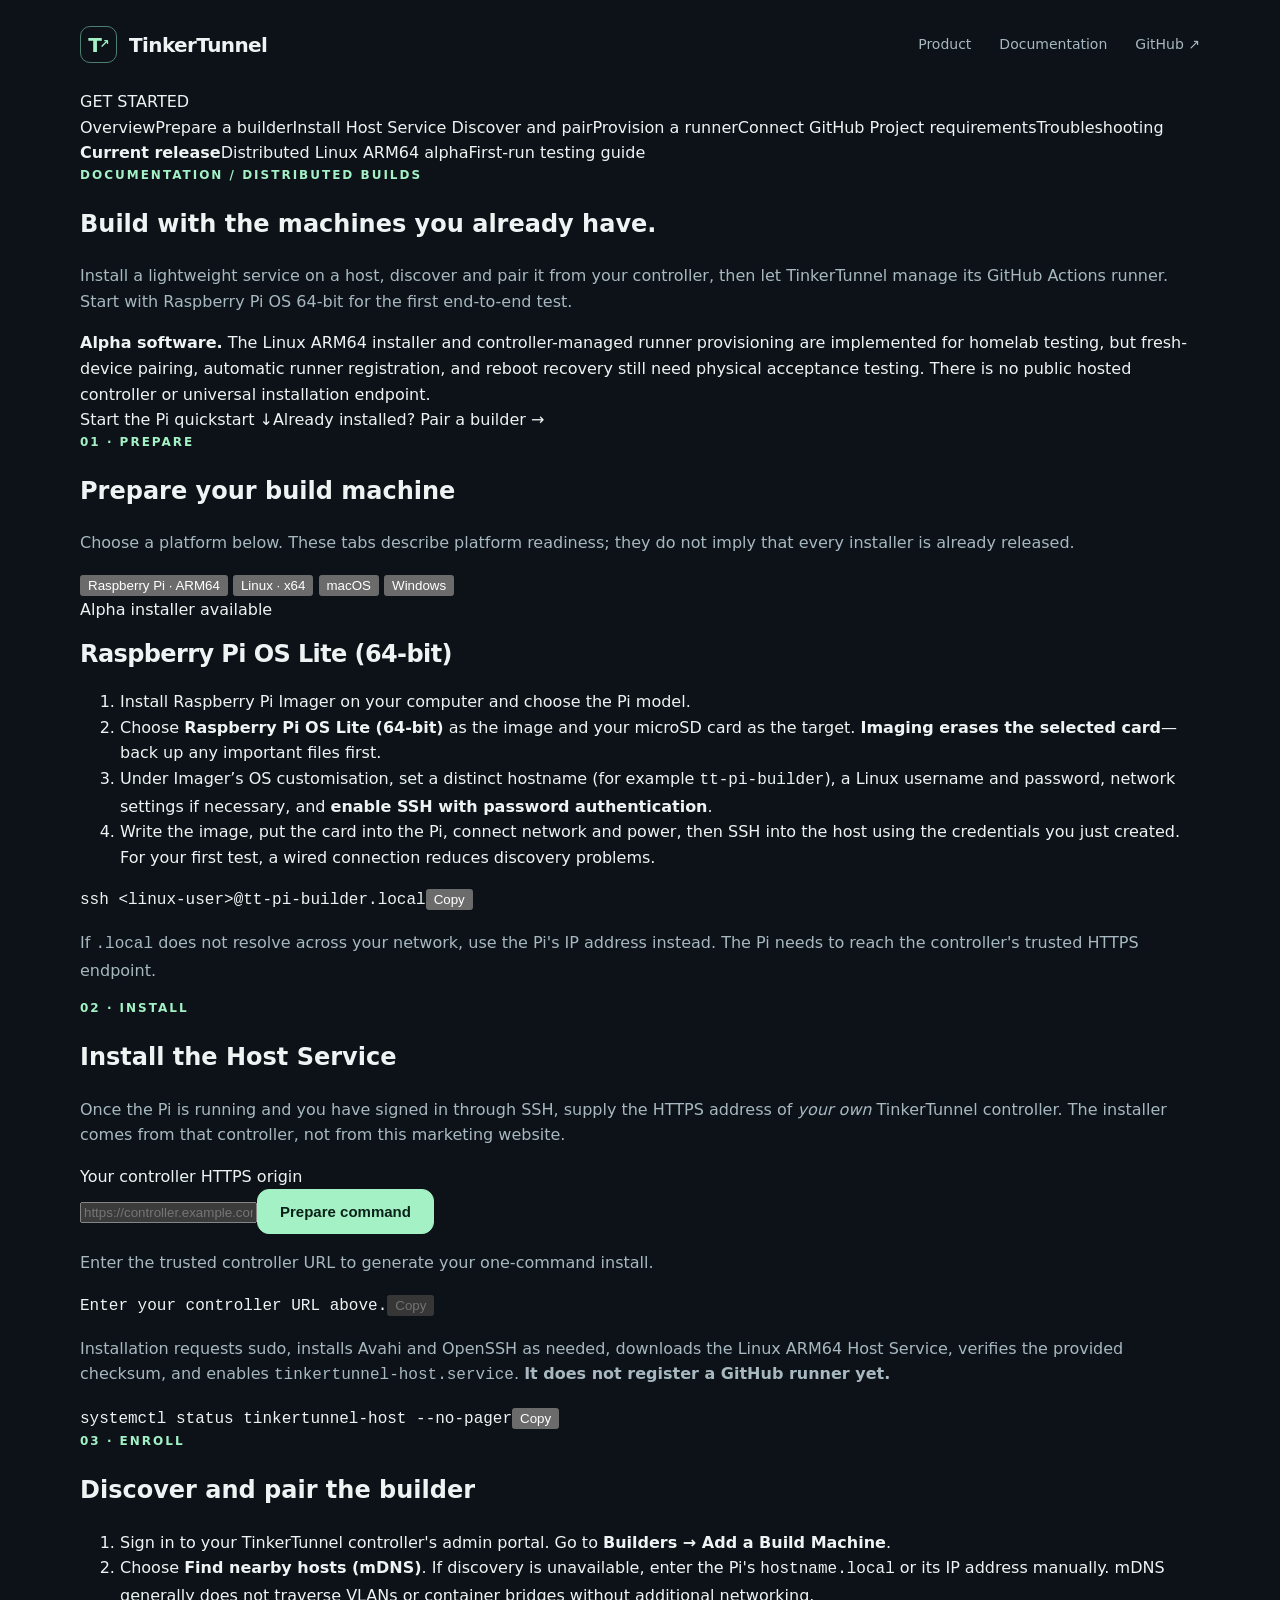
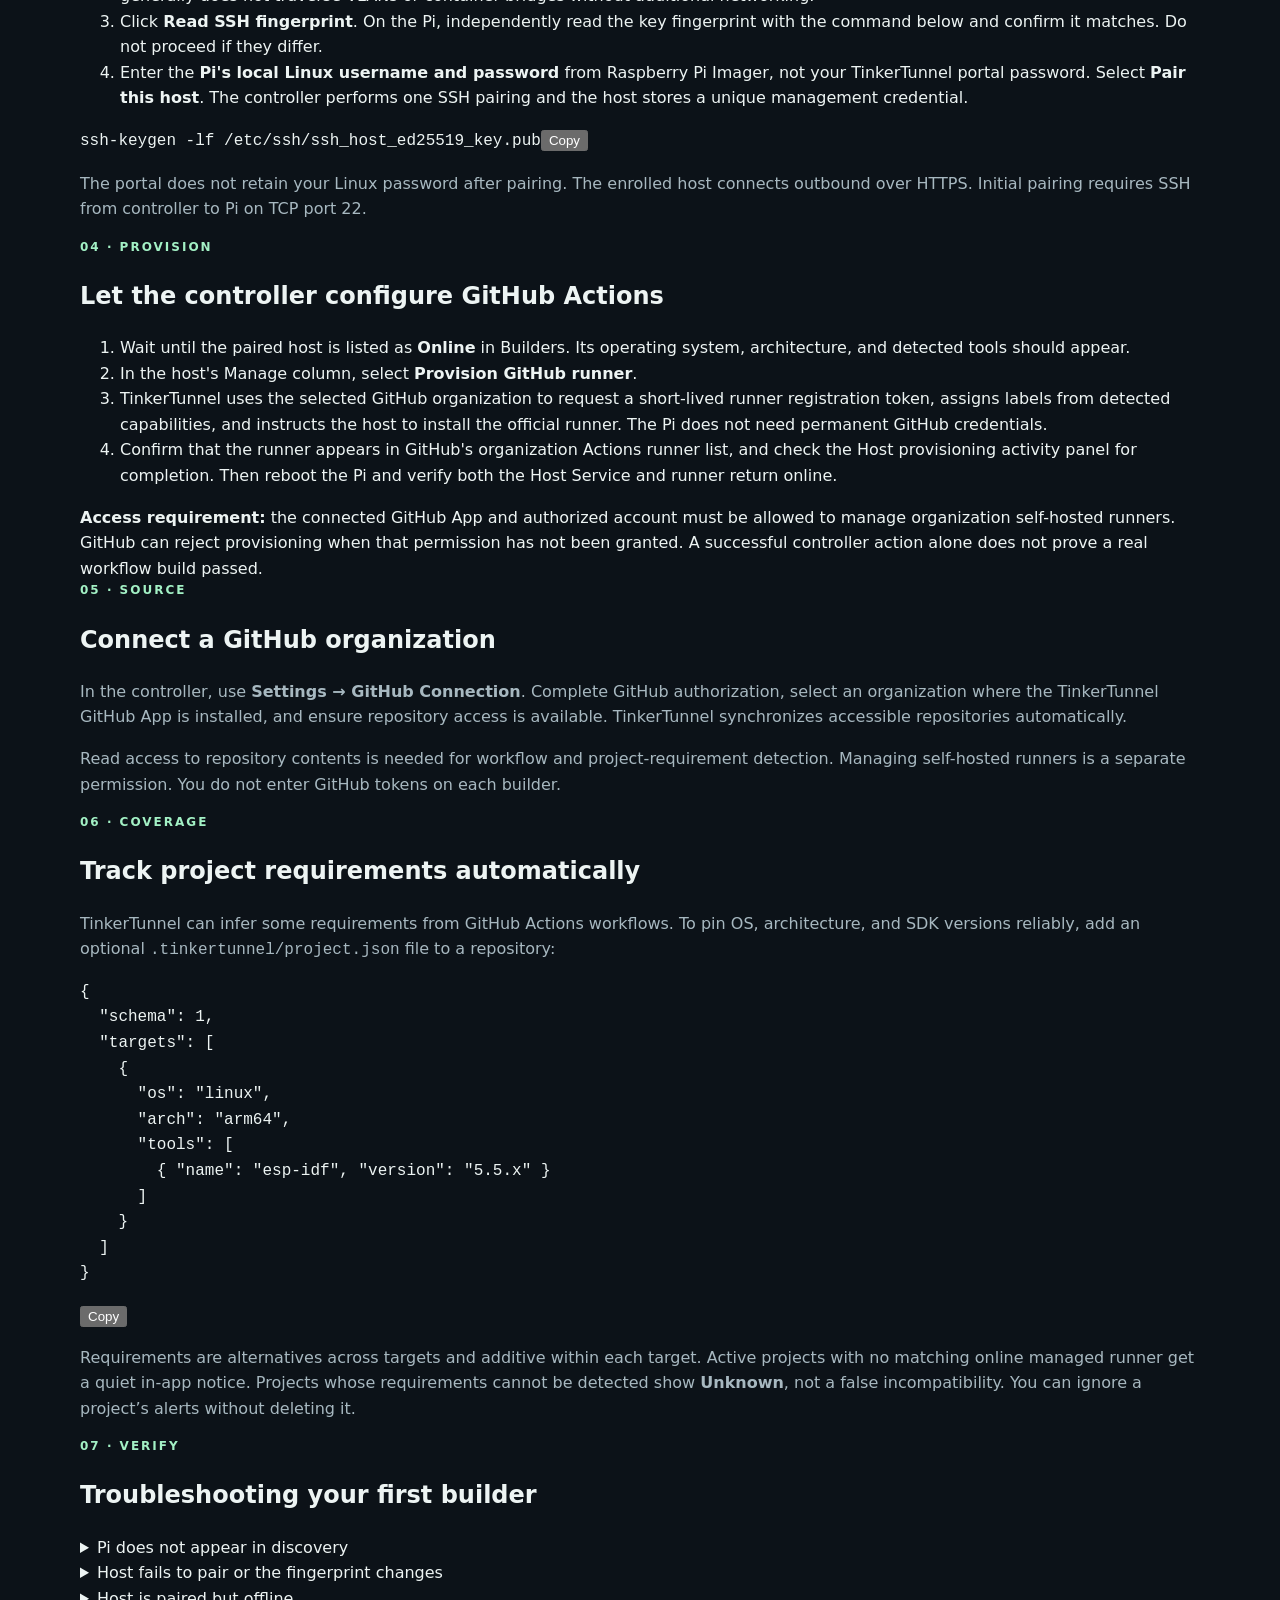
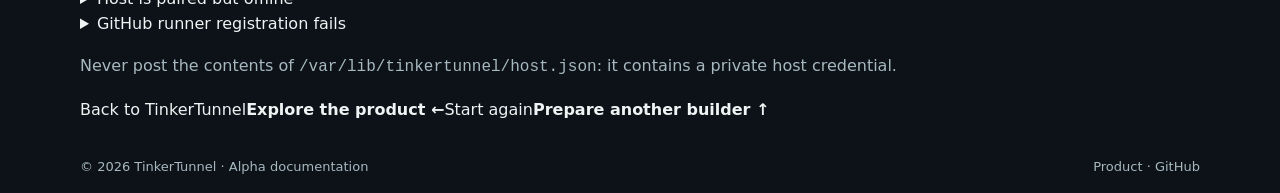
==== docs/index.html @ 9ab65f1d "feat(website): publish task-based docs with tabbed platform guides and Pi first-run instructions" ====
<!doctype html>
<html lang="en"><head><meta charset="utf-8"><meta name="viewport" content="width=device-width,initial-scale=1">
<meta name="description" content="TinkerTunnel documentation: prepare a build host, enroll builders, connect GitHub, and track project requirements.">
<title>Documentation — TinkerTunnel</title><link rel="stylesheet" href="/style.css"><link rel="stylesheet" href="/docs/docs.css"><script src="/docs/docs.js" defer></script></head>
<body><header class="nav wrap"><a class="brand" href="/" aria-label="TinkerTunnel home"><span class="mark">T<span>↗</span></span> TinkerTunnel</a>
<nav aria-label="Main"><a href="/">Product</a><a aria-current="page" href="/docs/">Documentation</a><a href="https://github.com/TinkerTunnel" target="_blank" rel="noopener noreferrer">GitHub ↗</a></nav></header>
<main class="docs-layout wrap">
<aside class="docs-sidebar" aria-label="Documentation sections"><div class="docs-sidebar-title">GET STARTED</div>
<nav class="docs-links" aria-label="Page sections">
<a href="#overview" class="active">Overview</a><a href="#prepare">Prepare a builder</a><a href="#install">Install Host Service</a>
<a href="#pair">Discover and pair</a><a href="#runners">Provision a runner</a><a href="#github">Connect GitHub</a>
<a href="#projects">Project requirements</a><a href="#diagnostics">Troubleshooting</a></nav>
<div class="docs-sidebar-foot"><strong>Current release</strong><span>Distributed Linux ARM64 alpha</span><span>First-run testing guide</span></div></aside>
<article class="docs-main">
<div class="eyebrow">DOCUMENTATION / DISTRIBUTED BUILDS</div>
<h1 id="overview">Build with the machines you already have.</h1>
<p class="docs-intro">Install a lightweight service on a host, discover and pair it from your controller, then let TinkerTunnel manage its GitHub Actions runner. Start with Raspberry Pi OS 64-bit for the first end-to-end test.</p>
<div class="docs-notice"><strong>Alpha software.</strong> The Linux ARM64 installer and controller-managed runner provisioning are implemented for homelab testing, but fresh-device pairing, automatic runner registration, and reboot recovery still need physical acceptance testing. There is no public hosted controller or universal installation endpoint.</div>
<div class="docs-pills"><a href="#prepare">Start the Pi quickstart ↓</a><a href="#pair">Already installed? Pair a builder →</a></div>

<section id="prepare" class="docs-section"><div class="section-label">01 · PREPARE</div><h2>Prepare your build machine</h2>
<p>Choose a platform below. These tabs describe platform readiness; they do not imply that every installer is already released.</p>
<div class="platform-tabs" role="tablist" aria-label="Builder operating system">
<button type="button" role="tab" id="tab-pi" aria-controls="panel-pi" aria-selected="true" tabindex="0" data-platform="pi">Raspberry Pi · ARM64</button>
<button type="button" role="tab" id="tab-linux" aria-controls="panel-linux" aria-selected="false" tabindex="-1" data-platform="linux">Linux · x64</button>
<button type="button" role="tab" id="tab-mac" aria-controls="panel-mac" aria-selected="false" tabindex="-1" data-platform="mac">macOS</button>
<button type="button" role="tab" id="tab-windows" aria-controls="panel-windows" aria-selected="false" tabindex="-1" data-platform="windows">Windows</button>
</div>
<div class="platform-panel" id="panel-pi" role="tabpanel" aria-labelledby="tab-pi">
<div class="docs-status"><span class="status-dot"></span> Alpha installer available</div>
<h3>Raspberry Pi OS Lite (64-bit)</h3>
<ol><li><a href="https://www.raspberrypi.com/software/" target="_blank" rel="noopener noreferrer">Install Raspberry Pi Imager</a> on your computer and choose the Pi model.</li>
<li>Choose <strong>Raspberry Pi OS Lite (64-bit)</strong> as the image and your microSD card as the target. <strong>Imaging erases the selected card</strong>—back up any important files first.</li>
<li>Under Imager’s OS customisation, set a distinct hostname (for example <code>tt-pi-builder</code>), a Linux username and password, network settings if necessary, and <strong>enable SSH with password authentication</strong>.</li>
<li>Write the image, put the card into the Pi, connect network and power, then SSH into the host using the credentials you just created. For your first test, a wired connection reduces discovery problems.</li></ol>
<div class="code-row"><code>ssh &lt;linux-user&gt;@tt-pi-builder.local</code><button class="copy-code" data-copy="ssh &lt;linux-user&gt;@tt-pi-builder.local" type="button">Copy</button></div>
<p class="fineprint">If <code>.local</code> does not resolve across your network, use the Pi's IP address instead. The Pi needs to reach the controller's trusted HTTPS endpoint.</p></div>
<div class="platform-panel" id="panel-linux" role="tabpanel" aria-labelledby="tab-linux" hidden>
<div class="docs-status planned">Native installer planned</div><h3>Linux x64</h3><p>Keep a supported Linux distribution updated and enable network connectivity. A dedicated Linux x64 release package, one-command installer, and validation are not yet provided. Do not run the ARM64 installer on an x64 machine.</p>
<p>The existing JavaScript development Host Service may be used for experimental enrollment with Node.js 22+, but it is not equivalent to the native managed runner workflow.</p></div>
<div class="platform-panel" id="panel-mac" role="tabpanel" aria-labelledby="tab-mac" hidden>
<div class="docs-status planned">Native installer planned</div><h3>macOS</h3><p>Prepare a Mac with a compatible macOS version and Xcode if you want Apple application builds. The native launchd installer and controller-managed GitHub runner adapter are not part of the Linux ARM64 alpha. Do not use the Pi installation command.</p>
<p>Projects requiring Xcode will remain unmatched until a compatible managed macOS runner is online and reports that toolchain.</p></div>
<div class="platform-panel" id="panel-windows" role="tabpanel" aria-labelledby="tab-windows" hidden>
<div class="docs-status planned">Native installer planned</div><h3>Windows x64</h3><p>A Windows Service installer and managed GitHub runner provisioning flow are planned. The Linux ARM64 binary and systemd setup do not work on Windows.</p><p>Windows-specific toolchain inventory and verified unattended setup will be documented when released.</p></div>
</section>

<section id="install" class="docs-section"><div class="section-label">02 · INSTALL</div><h2>Install the Host Service</h2>
<p>Once the Pi is running and you have signed in through SSH, supply the HTTPS address of <em>your own</em> TinkerTunnel controller. The installer comes from that controller, not from this marketing website.</p>
<label class="field-label" for="controllerUrl">Your controller HTTPS origin</label>
<div class="docs-input-row"><input id="controllerUrl" type="url" value="" placeholder="https://controller.example.com" spellcheck="false" autocomplete="url"><button type="button" id="prepareCommand" class="btn primary">Prepare command</button></div>
<p id="commandNote" role="status" class="fineprint">Enter the trusted controller URL to generate your one-command install.</p>
<div class="code-row"><code id="installCommand">Enter your controller URL above.</code><button class="copy-code" type="button" id="copyInstall" disabled>Copy</button></div>
<p>Installation requests sudo, installs Avahi and OpenSSH as needed, downloads the Linux ARM64 Host Service, verifies the provided checksum, and enables <code>tinkertunnel-host.service</code>. <strong>It does not register a GitHub runner yet.</strong></p>
<div class="code-row"><code>systemctl status tinkertunnel-host --no-pager</code><button type="button" class="copy-code" data-copy="systemctl status tinkertunnel-host --no-pager">Copy</button></div>
</section>

<section id="pair" class="docs-section"><div class="section-label">03 · ENROLL</div><h2>Discover and pair the builder</h2>
<ol><li>Sign in to your TinkerTunnel controller's admin portal. Go to <strong>Builders → Add a Build Machine</strong>.</li>
<li>Choose <strong>Find nearby hosts (mDNS)</strong>. If discovery is unavailable, enter the Pi's <code>hostname.local</code> or its IP address manually. mDNS generally does not traverse VLANs or container bridges without additional networking.</li>
<li>Click <strong>Read SSH fingerprint</strong>. On the Pi, independently read the key fingerprint with the command below and confirm it matches. Do not proceed if they differ.</li>
<li>Enter the <strong>Pi's local Linux username and password</strong> from Raspberry Pi Imager, not your TinkerTunnel portal password. Select <strong>Pair this host</strong>. The controller performs one SSH pairing and the host stores a unique management credential.</li></ol>
<div class="code-row"><code>ssh-keygen -lf /etc/ssh/ssh_host_ed25519_key.pub</code><button type="button" class="copy-code" data-copy="ssh-keygen -lf /etc/ssh/ssh_host_ed25519_key.pub">Copy</button></div>
<p class="fineprint">The portal does not retain your Linux password after pairing. The enrolled host connects outbound over HTTPS. Initial pairing requires SSH from controller to Pi on TCP port 22.</p>
</section>

<section id="runners" class="docs-section"><div class="section-label">04 · PROVISION</div><h2>Let the controller configure GitHub Actions</h2>
<ol><li>Wait until the paired host is listed as <strong>Online</strong> in Builders. Its operating system, architecture, and detected tools should appear.</li>
<li>In the host's Manage column, select <strong>Provision GitHub runner</strong>.</li>
<li>TinkerTunnel uses the selected GitHub organization to request a short-lived runner registration token, assigns labels from detected capabilities, and instructs the host to install the official runner. The Pi does not need permanent GitHub credentials.</li>
<li>Confirm that the runner appears in GitHub's organization Actions runner list, and check the Host provisioning activity panel for completion. Then reboot the Pi and verify both the Host Service and runner return online.</li></ol>
<div class="docs-notice"><strong>Access requirement:</strong> the connected GitHub App and authorized account must be allowed to manage organization self-hosted runners. GitHub can reject provisioning when that permission has not been granted. A successful controller action alone does not prove a real workflow build passed.</div>
</section>

<section id="github" class="docs-section"><div class="section-label">05 · SOURCE</div><h2>Connect a GitHub organization</h2>
<p>In the controller, use <strong>Settings → GitHub Connection</strong>. Complete GitHub authorization, select an organization where the TinkerTunnel GitHub App is installed, and ensure repository access is available. TinkerTunnel synchronizes accessible repositories automatically.</p>
<p>Read access to repository contents is needed for workflow and project-requirement detection. Managing self-hosted runners is a separate permission. You do not enter GitHub tokens on each builder.</p>
</section>

<section id="projects" class="docs-section"><div class="section-label">06 · COVERAGE</div><h2>Track project requirements automatically</h2>
<p>TinkerTunnel can infer some requirements from GitHub Actions workflows. To pin OS, architecture, and SDK versions reliably, add an optional <code>.tinkertunnel/project.json</code> file to a repository:</p>
<div class="code-row code-block"><pre><code>{
  "schema": 1,
  "targets": [
    {
      "os": "linux",
      "arch": "arm64",
      "tools": [
        { "name": "esp-idf", "version": "5.5.x" }
      ]
    }
  ]
}</code></pre><button type="button" class="copy-code" id="copyManifest">Copy</button></div>
<p>Requirements are alternatives across targets and additive within each target. Active projects with no matching online managed runner get a quiet in-app notice. Projects whose requirements cannot be detected show <strong>Unknown</strong>, not a false incompatibility. You can ignore a project’s alerts without deleting it.</p>
</section>

<section id="diagnostics" class="docs-section"><div class="section-label">07 · VERIFY</div><h2>Troubleshooting your first builder</h2>
<div class="faq"><details><summary>Pi does not appear in discovery</summary><p>Check that the Host Service and Avahi are running and the Pi is on a reachable network. mDNS may not cross VLANs or reach the controller container. Use the Pi IP address to pair manually.</p><div class="code-row"><code>avahi-browse -rt _tinkertunnel._tcp</code><button type="button" class="copy-code" data-copy="avahi-browse -rt _tinkertunnel._tcp">Copy</button></div></details>
<details><summary>Host fails to pair or the fingerprint changes</summary><p>Ensure SSH password authentication is enabled for the Pi's user and the controller can reach TCP/22. Independently verify the Ed25519 fingerprint from the Pi's local SSH host key. A changed fingerprint can indicate re-imaging or an unexpected device; investigate before proceeding.</p></details>
<details><summary>Host is paired but offline</summary><p>Confirm outbound HTTPS access to your controller, certificate trust, DNS resolution, and service logs. Pairing alone does not imply the heartbeat is healthy.</p><div class="code-row"><code>journalctl -u tinkertunnel-host -n 80 --no-pager</code><button type="button" class="copy-code" data-copy="journalctl -u tinkertunnel-host -n 80 --no-pager">Copy</button></div></details>
<details><summary>GitHub runner registration fails</summary><p>Check the controller’s Host provisioning activity, its GitHub organization selection, and GitHub App runner permissions. Do not manually register a second Actions runner on the Pi to work around an incomplete controller action.</p></details></div>
<p class="fineprint">Never post the contents of <code>/var/lib/tinkertunnel/host.json</code>: it contains a private host credential.</p>
</section>
<nav class="docs-next" aria-label="Next steps"><a href="/"><span>Back to TinkerTunnel</span><strong>Explore the product ←</strong></a><a href="#prepare"><span>Start again</span><strong>Prepare another builder ↑</strong></a></nav>
</article></main>
<footer class="wrap"><span>© 2026 TinkerTunnel · Alpha documentation</span><span><a href="/">Product</a> · <a href="https://github.com/TinkerTunnel">GitHub</a></span></footer></body></html>
---- style.css ----
:root{color-scheme:dark;--bg:#0c1218;--panel:#121d26;--text:#edf4f3;--muted:#a7b8c0;--line:#2b3a42;--accent:#a3f1c5}*{box-sizing:border-box}html{scroll-behavior:smooth}body{margin:0;background:var(--bg);color:var(--text);font:16px/1.6 system-ui,-apple-system,Segoe UI,sans-serif}a{color:inherit;text-decoration:none}.wrap{width:min(1120px,calc(100% - 48px));margin:auto}.nav{display:flex;justify-content:space-between;align-items:center;padding:26px 0}.brand{font-size:20px;font-weight:750;letter-spacing:-.6px;display:flex;gap:12px;align-items:center}.mark{display:inline-flex;width:37px;height:37px;border:1px solid #4d7f70;border-radius:10px;align-items:center;justify-content:center;color:var(--accent);font-weight:850}.mark span{font-size:12px;margin-left:-2px}.nav nav{display:flex;gap:28px;font-size:14px;color:var(--muted)}a:hover{color:var(--accent)}.hero{padding:110px 0 130px}.eyebrow,.section-label{color:var(--accent);font-size:12px;font-weight:750;letter-spacing:2px;text-transform:uppercase}.dot{display:inline-block;width:8px;height:8px;background:var(--accent);border-radius:50%;margin-right:10px}.hero h1{font-size:clamp(62px,10vw,128px);line-height:1.04;letter-spacing:-.07em;margin:28px 0}.hero em{font-style:normal;color:var(--accent)}.lead{font-size:clamp(18px,2.1vw,23px);color:var(--muted);max-width:700px}.actions{display:flex;gap:14px;flex-wrap:wrap;margin:35px 0 18px}.btn{display:inline-block;border-radius:12px;padding:13px 22px;font-weight:700;font-size:15px;border:1px solid var(--line)}.primary{background:var(--accent);color:#092118;border-color:var(--accent)}.primary:hover{background:#c7ffdf;color:#092118}.secondary:hover{border-color:var(--accent)}.note{font-size:13px;color:var(--muted)}.band{background:var(--panel);padding:95px 0}.section{padding:100px 0}.section h2,.band h2,.closing h2{font-size:clamp(34px,5vw,58px);letter-spacing:-.05em;line-height:1.15;margin:13px 0 40px}.steps{display:grid;grid-template-columns:repeat(3,1fr);gap:24px}.steps article,.features article{border-top:1px solid var(--line);padding-top:22px}.step{color:var(--accent);font-size:13px;font-weight:700}h3{font-size:24px;letter-spacing:-.025em;margin:12px 0}article p,.closing p{color:var(--muted)}.features{display:grid;grid-template-columns:repeat(2,1fr);gap:44px 52px}.closing{background:linear-gradient(120deg,#15332b,#111e27);padding:95px 0}.closing p{max-width:680px;margin-bottom:28px}footer{display:flex;justify-content:space-between;gap:20px;padding:35px 0;color:var(--muted);font-size:13px}@media(max-width:720px){.nav{align-items:flex-start;gap:18px;flex-direction:column}.nav nav{gap:16px;flex-wrap:wrap}.hero{padding:65px 0 85px}.steps,.features{grid-template-columns:1fr}.band,.section,.closing{padding:70px 0}footer{flex-direction:column}}
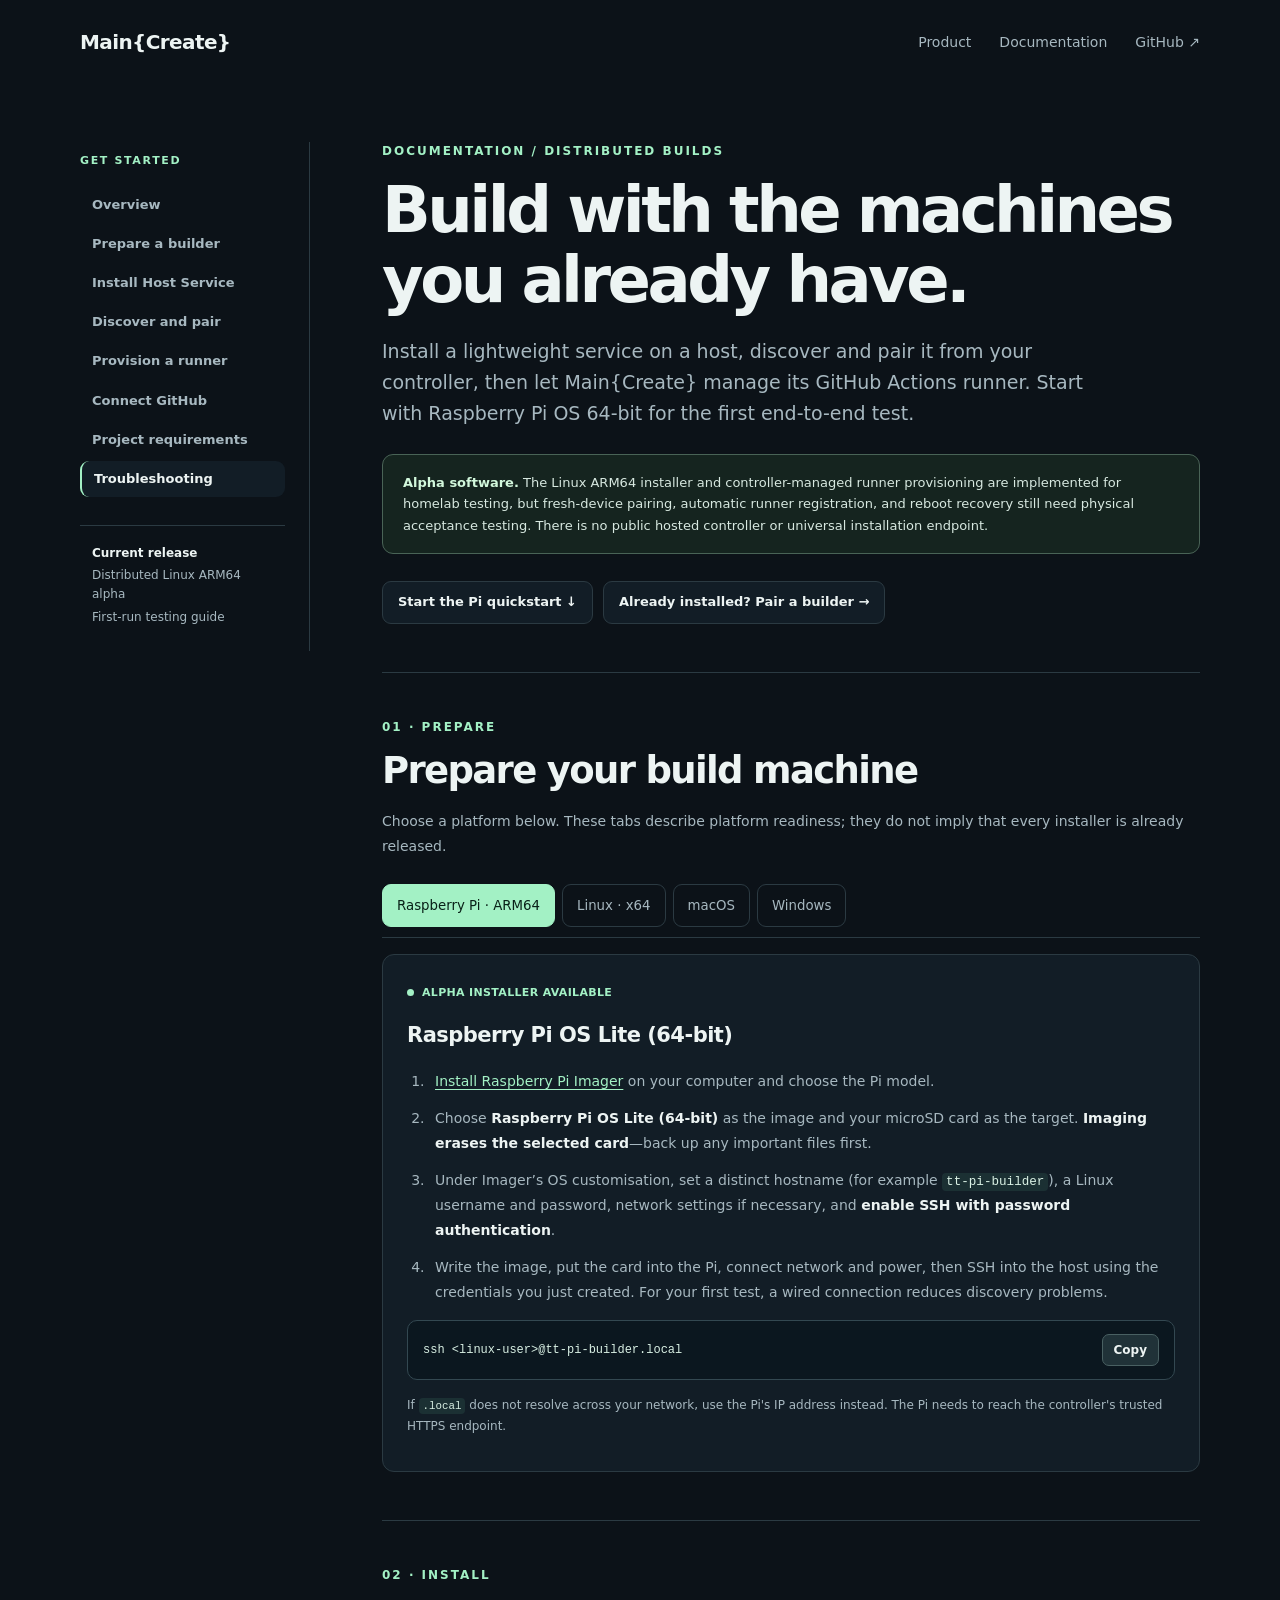
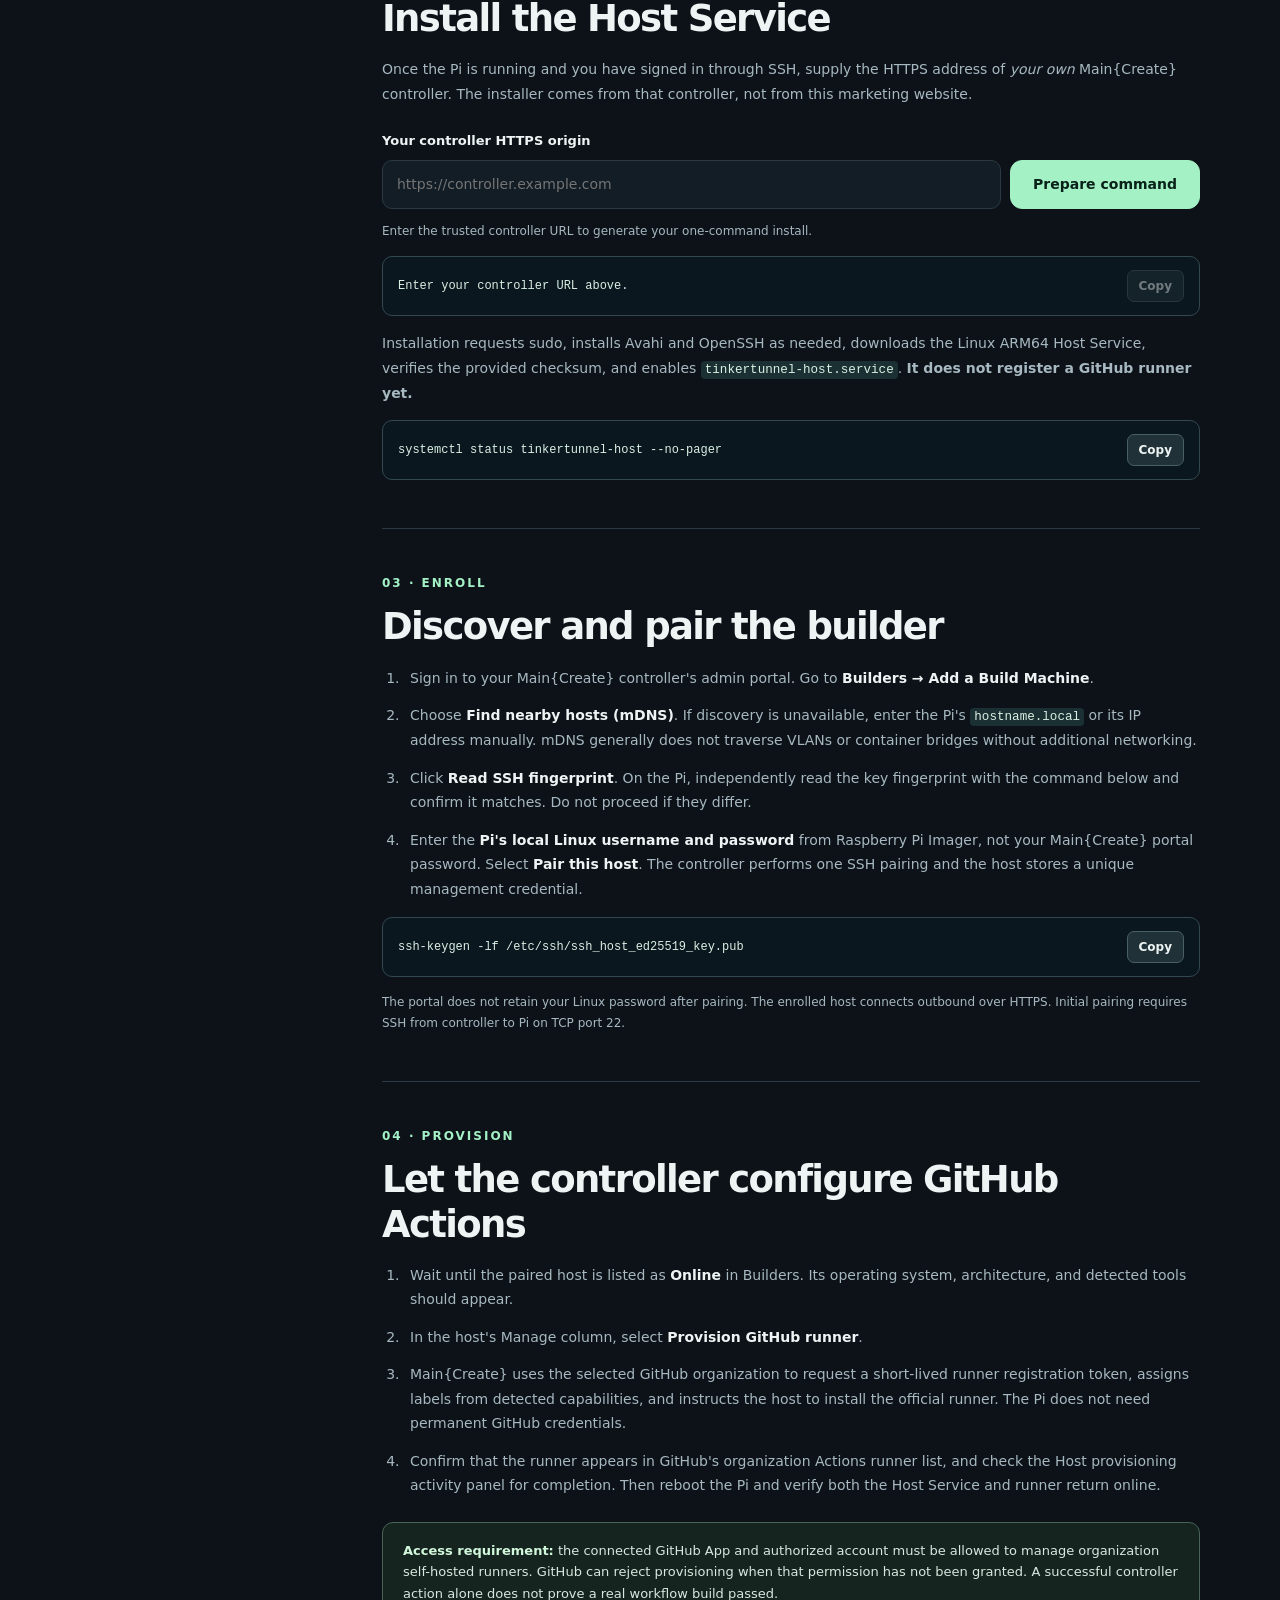
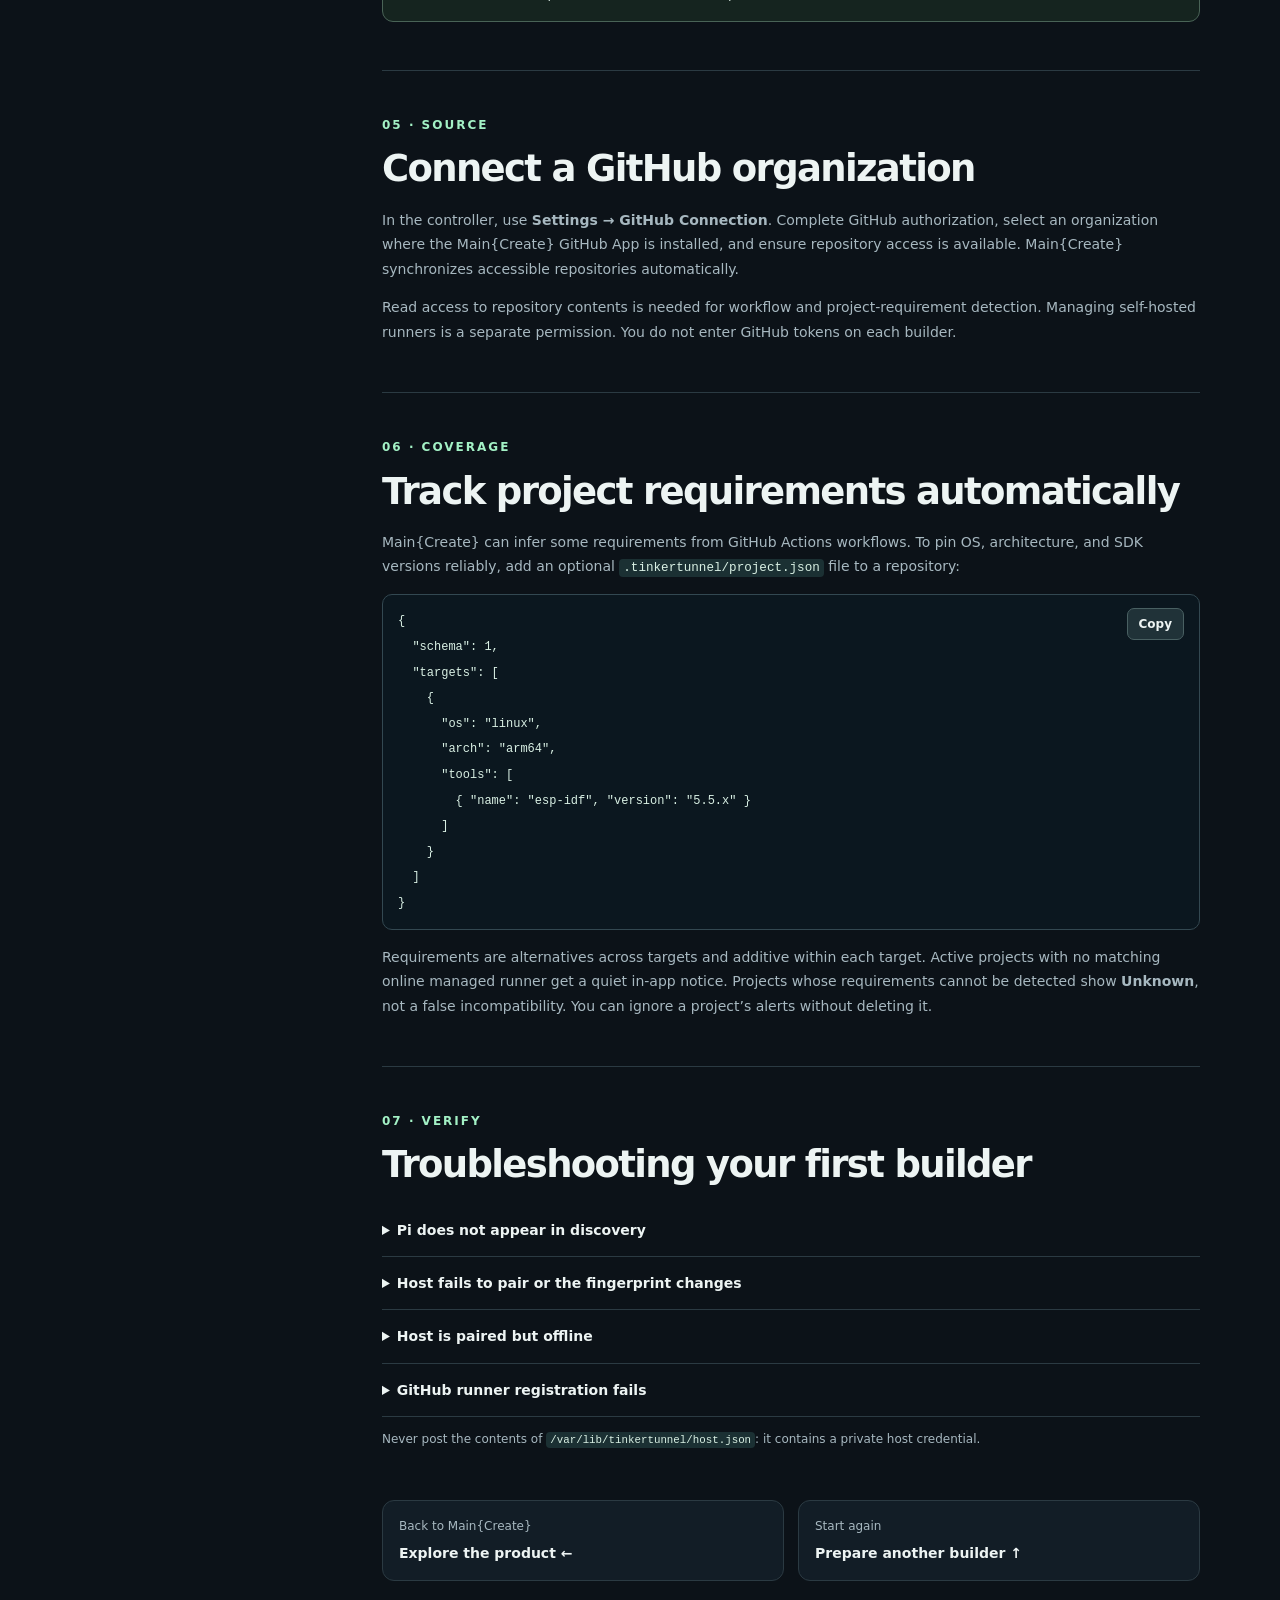
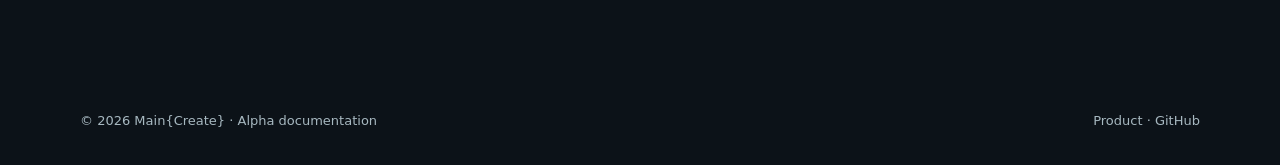
==== commit a3267309: "Move website identity to Main{Create}" ====
--- a/docs/index.html
+++ b/docs/index.html
@@ -1,9 +1,9 @@
 <!doctype html>
 <html lang="en"><head><meta charset="utf-8"><meta name="viewport" content="width=device-width,initial-scale=1">
-<meta name="description" content="TinkerTunnel documentation: prepare a build host, enroll builders, connect GitHub, and track project requirements.">
-<title>Documentation — TinkerTunnel</title><link rel="stylesheet" href="/style.css"><link rel="stylesheet" href="/docs/docs.css"><script src="/docs/docs.js" defer></script></head>
-<body><header class="nav wrap"><a class="brand" href="/" aria-label="TinkerTunnel home"><span class="mark">T<span>↗</span></span> TinkerTunnel</a>
-<nav aria-label="Main"><a href="/">Product</a><a aria-current="page" href="/docs/">Documentation</a><a href="https://github.com/TinkerTunnel" target="_blank" rel="noopener noreferrer">GitHub ↗</a></nav></header>
+<meta name="description" content="Main{Create} documentation: prepare a build host, enroll builders, connect GitHub, and track project requirements.">
+<title>Documentation — Main{Create}</title><link rel="stylesheet" href="/style.css"><link rel="stylesheet" href="/docs/docs.css"><script src="/docs/docs.js" defer></script></head>
+<body><header class="nav wrap"><a class="brand" href="/" aria-label="Main{Create} home">Main{Create}</a>
+<nav aria-label="Main"><a href="/">Product</a><a aria-current="page" href="/docs/">Documentation</a><a href="https://github.com/maincreate" target="_blank" rel="noopener noreferrer">GitHub ↗</a></nav></header>
 <main class="docs-layout wrap">
 <aside class="docs-sidebar" aria-label="Documentation sections"><div class="docs-sidebar-title">GET STARTED</div>
 <nav class="docs-links" aria-label="Page sections">
@@ -14,7 +14,7 @@
 <article class="docs-main">
 <div class="eyebrow">DOCUMENTATION / DISTRIBUTED BUILDS</div>
 <h1 id="overview">Build with the machines you already have.</h1>
-<p class="docs-intro">Install a lightweight service on a host, discover and pair it from your controller, then let TinkerTunnel manage its GitHub Actions runner. Start with Raspberry Pi OS 64-bit for the first end-to-end test.</p>
+<p class="docs-intro">Install a lightweight service on a host, discover and pair it from your controller, then let Main{Create} manage its GitHub Actions runner. Start with Raspberry Pi OS 64-bit for the first end-to-end test.</p>
 <div class="docs-notice"><strong>Alpha software.</strong> The Linux ARM64 installer and controller-managed runner provisioning are implemented for homelab testing, but fresh-device pairing, automatic runner registration, and reboot recovery still need physical acceptance testing. There is no public hosted controller or universal installation endpoint.</div>
 <div class="docs-pills"><a href="#prepare">Start the Pi quickstart ↓</a><a href="#pair">Already installed? Pair a builder →</a></div>
 
@@ -46,7 +46,7 @@
 </section>
 
 <section id="install" class="docs-section"><div class="section-label">02 · INSTALL</div><h2>Install the Host Service</h2>
-<p>Once the Pi is running and you have signed in through SSH, supply the HTTPS address of <em>your own</em> TinkerTunnel controller. The installer comes from that controller, not from this marketing website.</p>
+<p>Once the Pi is running and you have signed in through SSH, supply the HTTPS address of <em>your own</em> Main{Create} controller. The installer comes from that controller, not from this marketing website.</p>
 <label class="field-label" for="controllerUrl">Your controller HTTPS origin</label>
 <div class="docs-input-row"><input id="controllerUrl" type="url" value="" placeholder="https://controller.example.com" spellcheck="false" autocomplete="url"><button type="button" id="prepareCommand" class="btn primary">Prepare command</button></div>
 <p id="commandNote" role="status" class="fineprint">Enter the trusted controller URL to generate your one-command install.</p>
@@ -56,10 +56,10 @@
 </section>
 
 <section id="pair" class="docs-section"><div class="section-label">03 · ENROLL</div><h2>Discover and pair the builder</h2>
-<ol><li>Sign in to your TinkerTunnel controller's admin portal. Go to <strong>Builders → Add a Build Machine</strong>.</li>
+<ol><li>Sign in to your Main{Create} controller's admin portal. Go to <strong>Builders → Add a Build Machine</strong>.</li>
 <li>Choose <strong>Find nearby hosts (mDNS)</strong>. If discovery is unavailable, enter the Pi's <code>hostname.local</code> or its IP address manually. mDNS generally does not traverse VLANs or container bridges without additional networking.</li>
 <li>Click <strong>Read SSH fingerprint</strong>. On the Pi, independently read the key fingerprint with the command below and confirm it matches. Do not proceed if they differ.</li>
-<li>Enter the <strong>Pi's local Linux username and password</strong> from Raspberry Pi Imager, not your TinkerTunnel portal password. Select <strong>Pair this host</strong>. The controller performs one SSH pairing and the host stores a unique management credential.</li></ol>
+<li>Enter the <strong>Pi's local Linux username and password</strong> from Raspberry Pi Imager, not your Main{Create} portal password. Select <strong>Pair this host</strong>. The controller performs one SSH pairing and the host stores a unique management credential.</li></ol>
 <div class="code-row"><code>ssh-keygen -lf /etc/ssh/ssh_host_ed25519_key.pub</code><button type="button" class="copy-code" data-copy="ssh-keygen -lf /etc/ssh/ssh_host_ed25519_key.pub">Copy</button></div>
 <p class="fineprint">The portal does not retain your Linux password after pairing. The enrolled host connects outbound over HTTPS. Initial pairing requires SSH from controller to Pi on TCP port 22.</p>
 </section>
@@ -67,18 +67,18 @@
 <section id="runners" class="docs-section"><div class="section-label">04 · PROVISION</div><h2>Let the controller configure GitHub Actions</h2>
 <ol><li>Wait until the paired host is listed as <strong>Online</strong> in Builders. Its operating system, architecture, and detected tools should appear.</li>
 <li>In the host's Manage column, select <strong>Provision GitHub runner</strong>.</li>
-<li>TinkerTunnel uses the selected GitHub organization to request a short-lived runner registration token, assigns labels from detected capabilities, and instructs the host to install the official runner. The Pi does not need permanent GitHub credentials.</li>
+<li>Main{Create} uses the selected GitHub organization to request a short-lived runner registration token, assigns labels from detected capabilities, and instructs the host to install the official runner. The Pi does not need permanent GitHub credentials.</li>
 <li>Confirm that the runner appears in GitHub's organization Actions runner list, and check the Host provisioning activity panel for completion. Then reboot the Pi and verify both the Host Service and runner return online.</li></ol>
 <div class="docs-notice"><strong>Access requirement:</strong> the connected GitHub App and authorized account must be allowed to manage organization self-hosted runners. GitHub can reject provisioning when that permission has not been granted. A successful controller action alone does not prove a real workflow build passed.</div>
 </section>
 
 <section id="github" class="docs-section"><div class="section-label">05 · SOURCE</div><h2>Connect a GitHub organization</h2>
-<p>In the controller, use <strong>Settings → GitHub Connection</strong>. Complete GitHub authorization, select an organization where the TinkerTunnel GitHub App is installed, and ensure repository access is available. TinkerTunnel synchronizes accessible repositories automatically.</p>
+<p>In the controller, use <strong>Settings → GitHub Connection</strong>. Complete GitHub authorization, select an organization where the Main{Create} GitHub App is installed, and ensure repository access is available. Main{Create} synchronizes accessible repositories automatically.</p>
 <p>Read access to repository contents is needed for workflow and project-requirement detection. Managing self-hosted runners is a separate permission. You do not enter GitHub tokens on each builder.</p>
 </section>
 
 <section id="projects" class="docs-section"><div class="section-label">06 · COVERAGE</div><h2>Track project requirements automatically</h2>
-<p>TinkerTunnel can infer some requirements from GitHub Actions workflows. To pin OS, architecture, and SDK versions reliably, add an optional <code>.tinkertunnel/project.json</code> file to a repository:</p>
+<p>Main{Create} can infer some requirements from GitHub Actions workflows. To pin OS, architecture, and SDK versions reliably, add an optional <code>.tinkertunnel/project.json</code> file to a repository:</p>
 <div class="code-row code-block"><pre><code>{
   "schema": 1,
   "targets": [
@@ -101,6 +101,6 @@
 <details><summary>GitHub runner registration fails</summary><p>Check the controller’s Host provisioning activity, its GitHub organization selection, and GitHub App runner permissions. Do not manually register a second Actions runner on the Pi to work around an incomplete controller action.</p></details></div>
 <p class="fineprint">Never post the contents of <code>/var/lib/tinkertunnel/host.json</code>: it contains a private host credential.</p>
 </section>
-<nav class="docs-next" aria-label="Next steps"><a href="/"><span>Back to TinkerTunnel</span><strong>Explore the product ←</strong></a><a href="#prepare"><span>Start again</span><strong>Prepare another builder ↑</strong></a></nav>
+<nav class="docs-next" aria-label="Next steps"><a href="/"><span>Back to Main{Create}</span><strong>Explore the product ←</strong></a><a href="#prepare"><span>Start again</span><strong>Prepare another builder ↑</strong></a></nav>
 </article></main>
-<footer class="wrap"><span>© 2026 TinkerTunnel · Alpha documentation</span><span><a href="/">Product</a> · <a href="https://github.com/TinkerTunnel">GitHub</a></span></footer></body></html>+<footer class="wrap"><span>© 2026 Main{Create} · Alpha documentation</span><span><a href="/">Product</a> · <a href="https://github.com/maincreate">GitHub</a></span></footer></body></html>
--- a/docs/docs.css
+++ b/docs/docs.css
@@ -0,0 +1,34 @@
+/* Documentation: intentionally distinct from private controller workspace. */
+.docs-layout{display:grid;grid-template-columns:230px minmax(0,1fr);gap:72px;align-items:start;padding-top:58px;padding-bottom:95px}
+.docs-sidebar{position:sticky;top:25px;border-right:1px solid var(--line);padding:10px 24px 24px 0;min-width:0}
+.docs-sidebar-title{font-size:11px;letter-spacing:.15em;font-weight:800;color:var(--accent);margin:0 0 17px}
+.docs-links{display:grid;gap:3px}.docs-links a{display:block;padding:9px 12px;border-radius:9px;font-size:13px;font-weight:600;color:var(--muted);line-height:1.4}
+.docs-links a:hover,.docs-links a.active{background:var(--panel);color:var(--text)}.docs-links a.active{border-left:2px solid var(--accent)}
+.docs-sidebar-foot{margin-top:28px;padding:18px 12px 0;border-top:1px solid var(--line);font-size:12px;color:var(--muted);display:grid;gap:3px}.docs-sidebar-foot strong{color:var(--text)}
+.docs-main{min-width:0;max-width:820px}.docs-main h1{font-size:clamp(36px,5vw,64px);letter-spacing:-.055em;line-height:1.09;margin:15px 0 20px}
+.docs-intro{font-size:19px;line-height:1.65;color:var(--muted);max-width:745px}.docs-main p{overflow-wrap:anywhere}
+.docs-notice{padding:17px 20px;border:1px solid #496356;border-radius:11px;background:#15241f;color:#d7e8e0;font-size:13px;line-height:1.65;margin:24px 0}.docs-notice strong{color:#d2f8dc}
+.docs-pills{display:flex;flex-wrap:wrap;gap:10px;margin:27px 0 32px}.docs-pills a{padding:10px 15px;border:1px solid var(--line);border-radius:9px;background:var(--panel);font-size:13px;font-weight:700}
+.docs-section{scroll-margin-top:25px;border-top:1px solid var(--line);padding-top:45px;margin-top:48px}.docs-section h2{font-size:clamp(26px,3.5vw,37px);letter-spacing:-.045em;line-height:1.2;margin:12px 0 16px}
+.docs-section h3{font-size:21px;margin:15px 0 9px}.docs-section>p,.platform-panel p,.docs-section li{color:var(--muted);font-size:14px;line-height:1.75}
+.docs-section ol{padding-left:22px}.docs-section li{padding-left:6px;margin-bottom:13px}.docs-section li strong{color:var(--text)}
+.docs-section a:not(.btn){color:var(--accent);text-decoration:underline;text-underline-offset:3px}.docs-section a:hover{color:#d2ffe4}
+.platform-tabs{display:flex;gap:7px;flex-wrap:wrap;margin:26px 0 0;border-bottom:1px solid var(--line);padding-bottom:10px}
+.platform-tabs button{border:1px solid var(--line);background:transparent;color:var(--muted);padding:10px 14px;border-radius:9px;font:600 13px/1.35 inherit;font-family:inherit;cursor:pointer;min-height:43px}
+.platform-tabs button[aria-selected=true]{color:#092118;background:var(--accent);border-color:var(--accent)}
+.platform-tabs button:focus-visible,button:focus-visible,a:focus-visible,input:focus-visible{outline:2px solid var(--accent);outline-offset:3px}
+.platform-panel{background:var(--panel);border:1px solid var(--line);border-radius:12px;padding:23px 24px;margin-top:16px}.platform-panel[hidden]{display:none}
+.docs-status{display:inline-flex;align-items:center;gap:8px;font-size:11px;font-weight:800;color:var(--accent);letter-spacing:.03em;text-transform:uppercase}.docs-status.planned{color:var(--muted)}.status-dot{width:7px;height:7px;border-radius:50%;background:var(--accent)}
+.docs-input-row{display:flex;gap:9px;flex-wrap:wrap}.docs-input-row input{background:var(--panel);color:var(--text);border:1px solid var(--line);border-radius:10px;padding:12px 14px;flex:1 1 260px;min-width:0;font:inherit;font-size:14px}
+.docs-input-row button{cursor:pointer;font:700 14px system-ui;min-height:46px}.field-label{display:block;color:var(--text);font-size:13px;font-weight:700;margin:25px 0 8px}
+.code-row{display:flex;gap:12px;align-items:center;justify-content:space-between;background:#0b171f;border:1px solid #334851;border-radius:10px;margin:15px 0;padding:13px 15px;min-width:0}
+.code-row code{font:12px/1.75 ui-monospace,SFMono-Regular,Consolas,monospace;color:#d9f0e4;overflow-wrap:anywhere;min-width:0}
+.code-row pre{margin:0;white-space:pre;overflow-x:auto;min-width:0;max-width:100%}.code-row pre code{white-space:pre}
+.copy-code{flex:0 0 auto;background:#203238;color:var(--text);border:1px solid #496062;border-radius:7px;font:700 12px system-ui;cursor:pointer;padding:8px 11px}
+.copy-code:disabled{opacity:.45;cursor:not-allowed}.copy-code:not(:disabled):hover{border-color:var(--accent)}
+.code-block{align-items:flex-start}.fineprint{color:var(--muted);font-size:12px!important;line-height:1.7!important}
+.docs-section code:not(.code-row code){background:#1b3033;color:#d9f0e4;border-radius:4px;padding:2px 4px;font-size:.9em}
+.faq details{padding:15px 0;border-bottom:1px solid var(--line)}.faq summary{font-size:14px;font-weight:700;cursor:pointer}.faq summary:hover{color:var(--accent)}.faq details p{font-size:13px;line-height:1.65;color:var(--muted)}
+.docs-next{display:grid;grid-template-columns:repeat(2,minmax(0,1fr));gap:14px;margin-top:50px}.docs-next a{background:var(--panel);border:1px solid var(--line);padding:16px;border-radius:12px;display:grid;gap:6px}.docs-next span{font-size:12px;color:var(--muted)}.docs-next strong{font-size:14px}
+@media(max-width:920px){.docs-layout{gap:27px;grid-template-columns:190px minmax(0,1fr)}}@media(max-width:700px){.docs-layout{display:block;padding-top:25px}.docs-sidebar{position:static;border-right:0;border-bottom:1px solid var(--line);padding:0 0 18px;margin-bottom:32px}.docs-links{display:flex;overflow-x:auto;gap:5px;padding-bottom:6px}.docs-links a{white-space:nowrap;padding:9px 11px}.docs-sidebar-foot{display:none}.platform-tabs{display:grid;grid-template-columns:repeat(2,minmax(0,1fr))}.platform-panel{padding:18px}.docs-next{grid-template-columns:1fr}.docs-main h1{font-size:37px}.docs-intro{font-size:16px}}
+@media(max-width:380px){.wrap{width:min(1120px,calc(100% - 30px))}.platform-tabs{grid-template-columns:1fr 1fr}.platform-tabs button{padding:9px 7px;font-size:11px}.docs-input-row .btn{width:100%}}
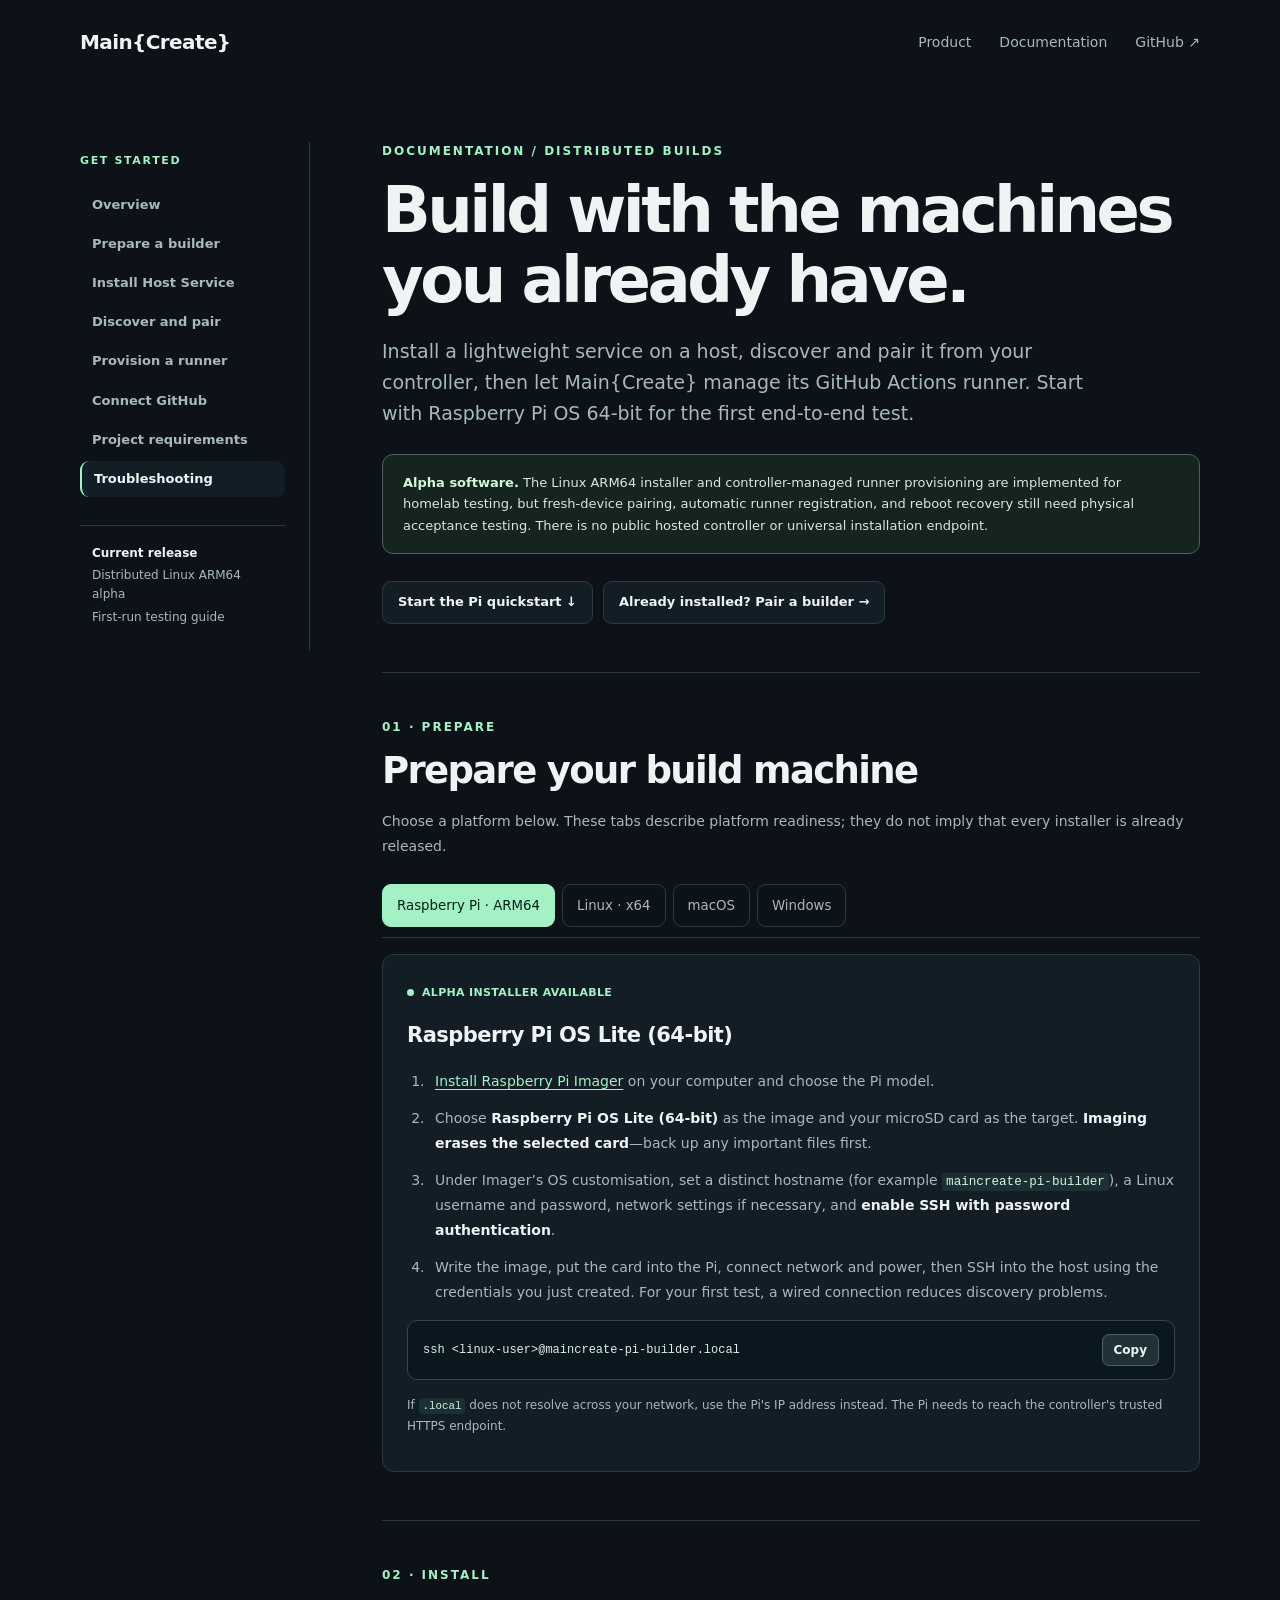
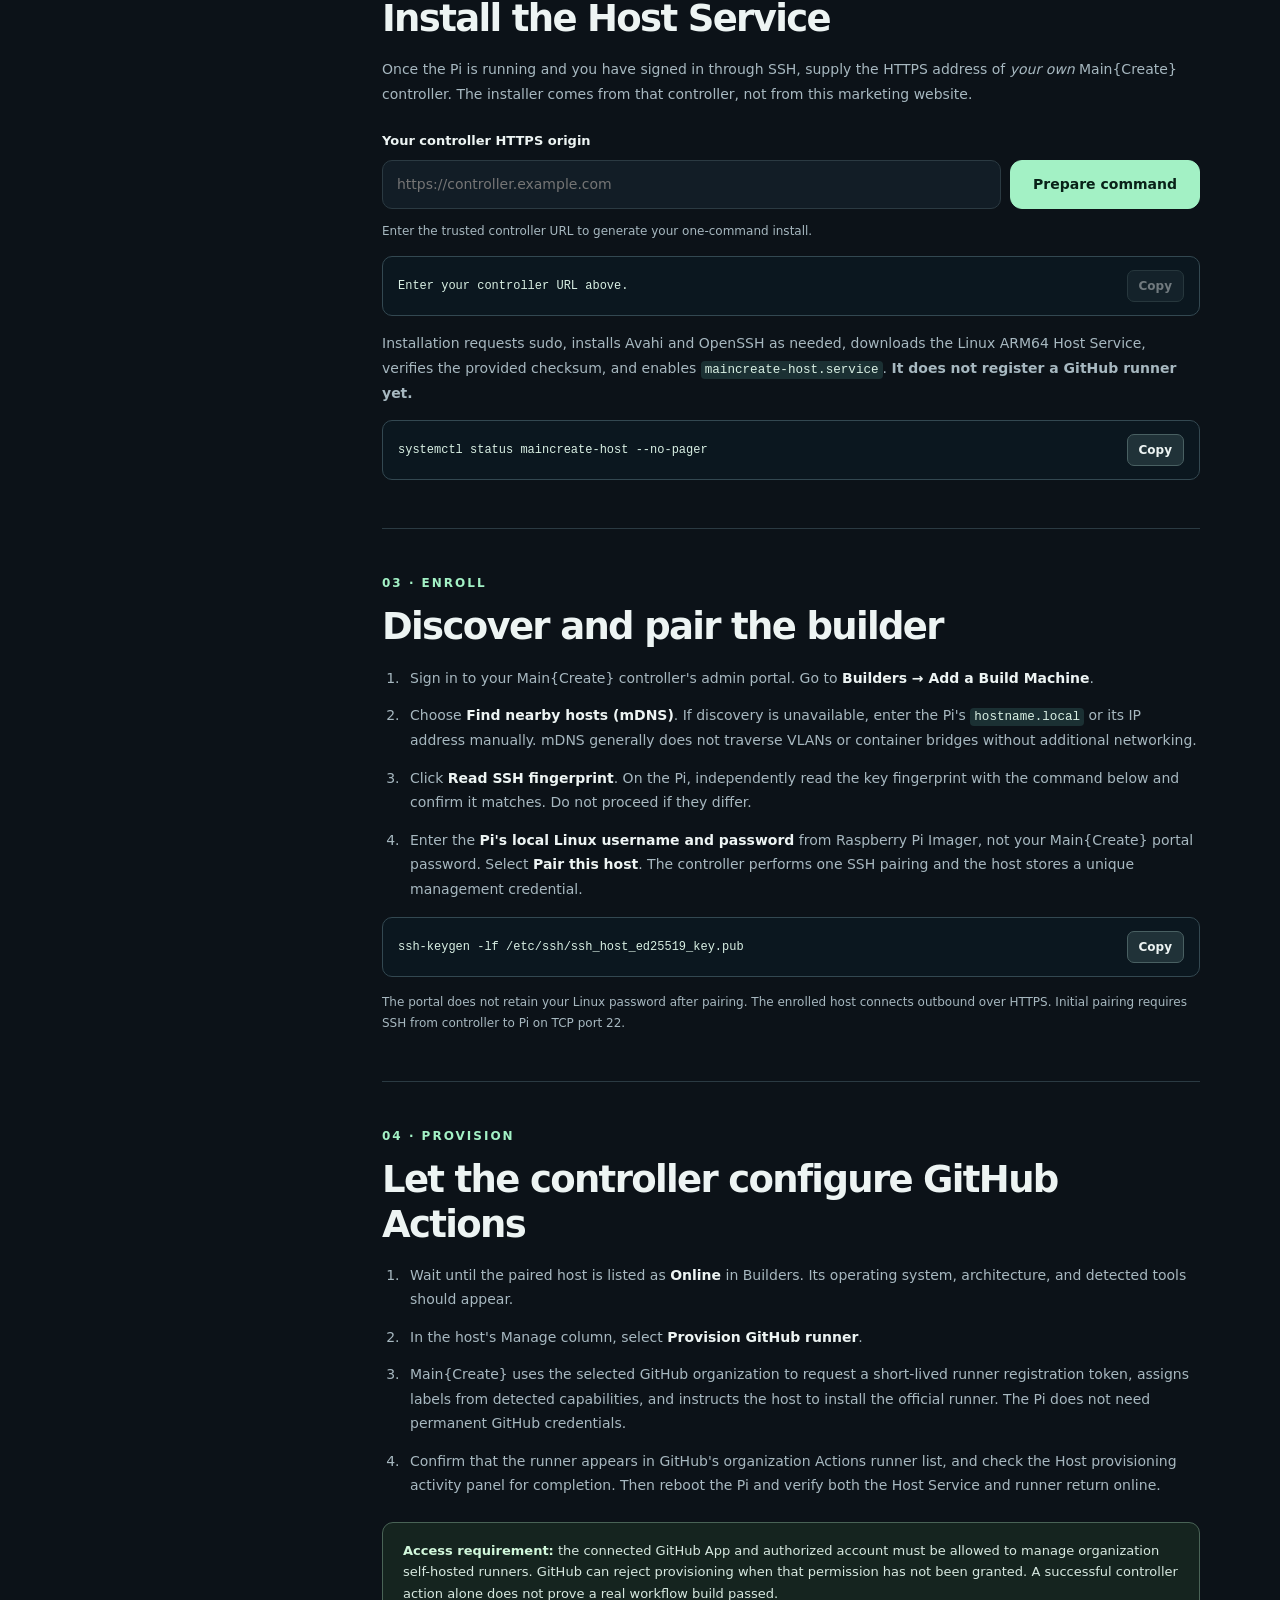
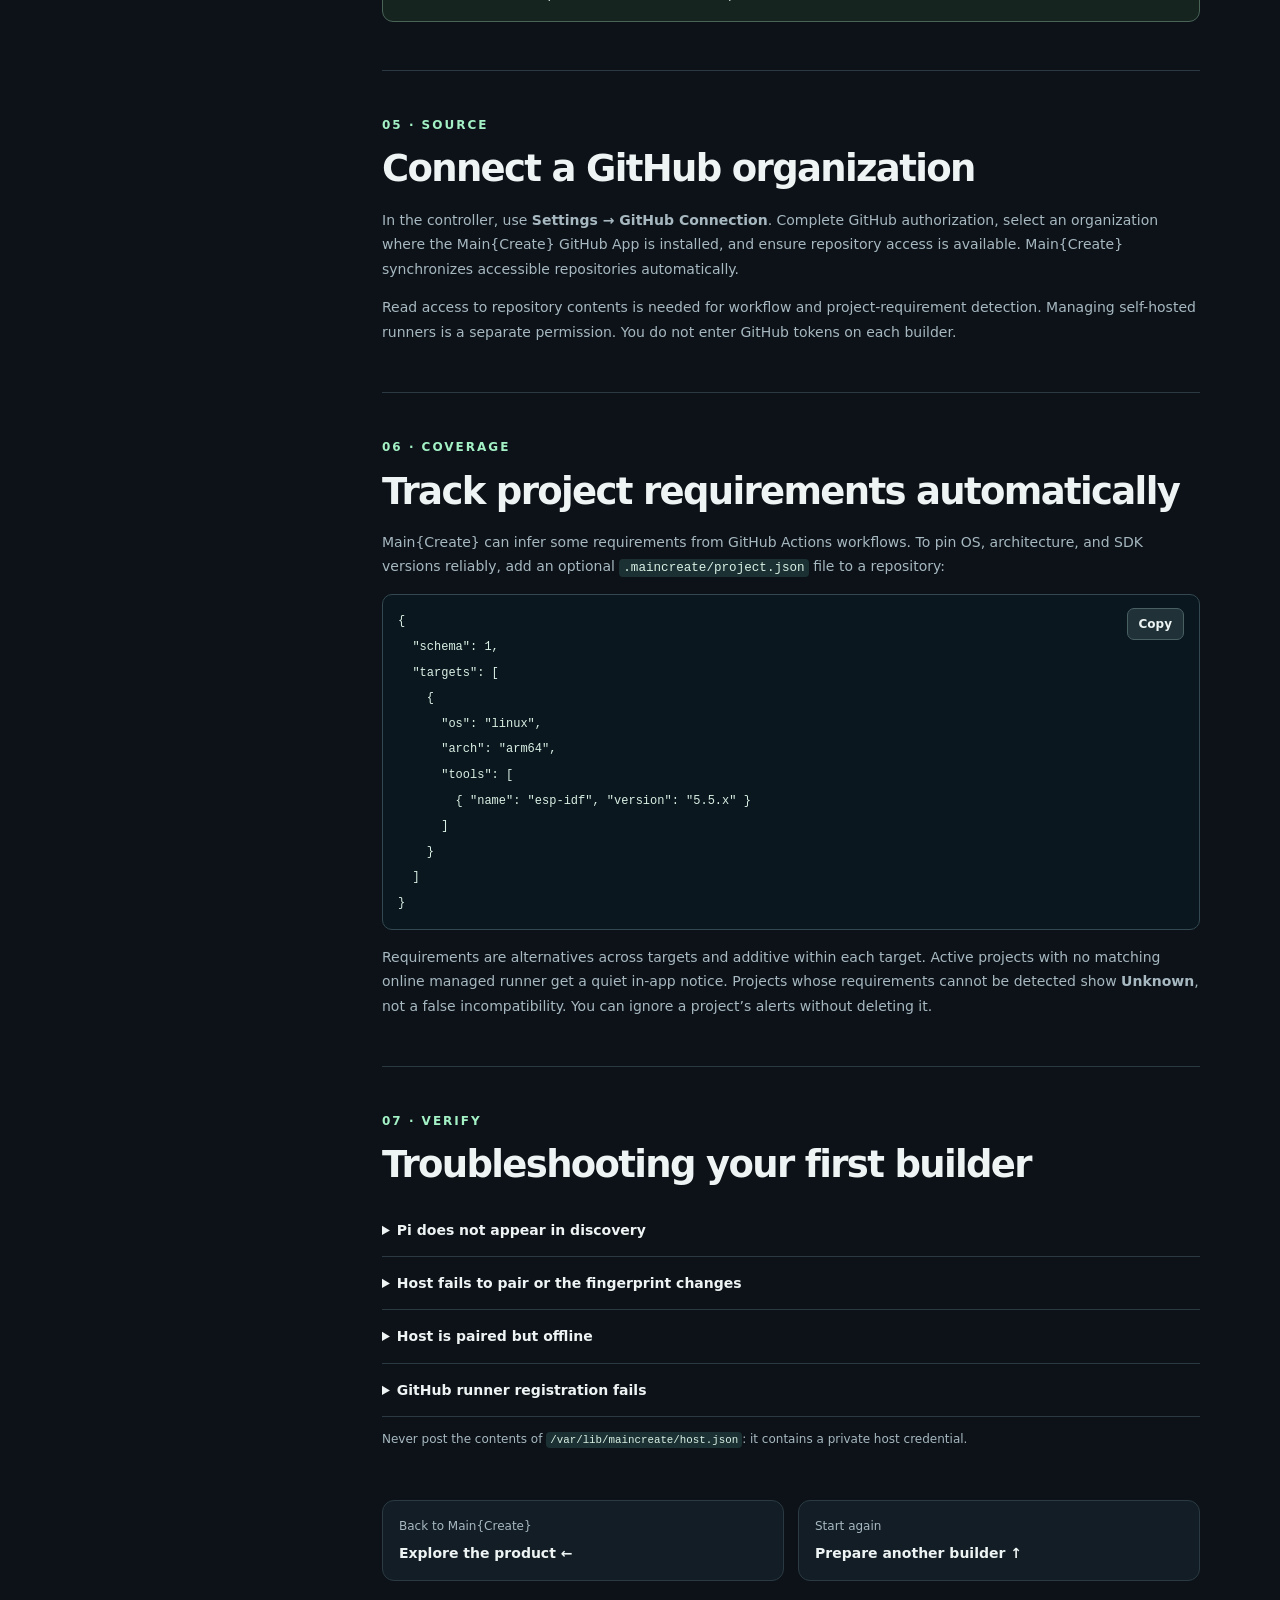
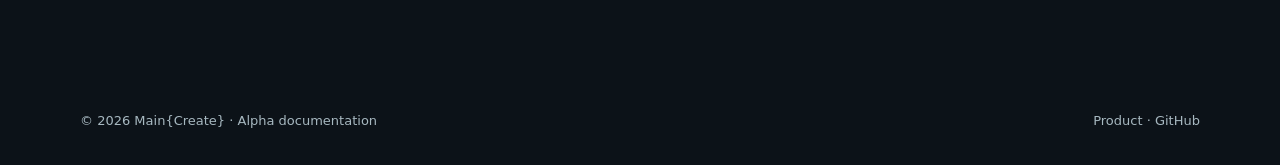
==== commit 6632304f: "Remove remaining legacy product references" ====
--- a/docs/index.html
+++ b/docs/index.html
@@ -31,9 +31,9 @@
 <h3>Raspberry Pi OS Lite (64-bit)</h3>
 <ol><li><a href="https://www.raspberrypi.com/software/" target="_blank" rel="noopener noreferrer">Install Raspberry Pi Imager</a> on your computer and choose the Pi model.</li>
 <li>Choose <strong>Raspberry Pi OS Lite (64-bit)</strong> as the image and your microSD card as the target. <strong>Imaging erases the selected card</strong>—back up any important files first.</li>
-<li>Under Imager’s OS customisation, set a distinct hostname (for example <code>tt-pi-builder</code>), a Linux username and password, network settings if necessary, and <strong>enable SSH with password authentication</strong>.</li>
+<li>Under Imager’s OS customisation, set a distinct hostname (for example <code>maincreate-pi-builder</code>), a Linux username and password, network settings if necessary, and <strong>enable SSH with password authentication</strong>.</li>
 <li>Write the image, put the card into the Pi, connect network and power, then SSH into the host using the credentials you just created. For your first test, a wired connection reduces discovery problems.</li></ol>
-<div class="code-row"><code>ssh &lt;linux-user&gt;@tt-pi-builder.local</code><button class="copy-code" data-copy="ssh &lt;linux-user&gt;@tt-pi-builder.local" type="button">Copy</button></div>
+<div class="code-row"><code>ssh &lt;linux-user&gt;@maincreate-pi-builder.local</code><button class="copy-code" data-copy="ssh &lt;linux-user&gt;@maincreate-pi-builder.local" type="button">Copy</button></div>
 <p class="fineprint">If <code>.local</code> does not resolve across your network, use the Pi's IP address instead. The Pi needs to reach the controller's trusted HTTPS endpoint.</p></div>
 <div class="platform-panel" id="panel-linux" role="tabpanel" aria-labelledby="tab-linux" hidden>
 <div class="docs-status planned">Native installer planned</div><h3>Linux x64</h3><p>Keep a supported Linux distribution updated and enable network connectivity. A dedicated Linux x64 release package, one-command installer, and validation are not yet provided. Do not run the ARM64 installer on an x64 machine.</p>
@@ -51,8 +51,8 @@
 <div class="docs-input-row"><input id="controllerUrl" type="url" value="" placeholder="https://controller.example.com" spellcheck="false" autocomplete="url"><button type="button" id="prepareCommand" class="btn primary">Prepare command</button></div>
 <p id="commandNote" role="status" class="fineprint">Enter the trusted controller URL to generate your one-command install.</p>
 <div class="code-row"><code id="installCommand">Enter your controller URL above.</code><button class="copy-code" type="button" id="copyInstall" disabled>Copy</button></div>
-<p>Installation requests sudo, installs Avahi and OpenSSH as needed, downloads the Linux ARM64 Host Service, verifies the provided checksum, and enables <code>tinkertunnel-host.service</code>. <strong>It does not register a GitHub runner yet.</strong></p>
-<div class="code-row"><code>systemctl status tinkertunnel-host --no-pager</code><button type="button" class="copy-code" data-copy="systemctl status tinkertunnel-host --no-pager">Copy</button></div>
+<p>Installation requests sudo, installs Avahi and OpenSSH as needed, downloads the Linux ARM64 Host Service, verifies the provided checksum, and enables <code>maincreate-host.service</code>. <strong>It does not register a GitHub runner yet.</strong></p>
+<div class="code-row"><code>systemctl status maincreate-host --no-pager</code><button type="button" class="copy-code" data-copy="systemctl status maincreate-host --no-pager">Copy</button></div>
 </section>
 
 <section id="pair" class="docs-section"><div class="section-label">03 · ENROLL</div><h2>Discover and pair the builder</h2>
@@ -78,7 +78,7 @@
 </section>
 
 <section id="projects" class="docs-section"><div class="section-label">06 · COVERAGE</div><h2>Track project requirements automatically</h2>
-<p>Main{Create} can infer some requirements from GitHub Actions workflows. To pin OS, architecture, and SDK versions reliably, add an optional <code>.tinkertunnel/project.json</code> file to a repository:</p>
+<p>Main{Create} can infer some requirements from GitHub Actions workflows. To pin OS, architecture, and SDK versions reliably, add an optional <code>.maincreate/project.json</code> file to a repository:</p>
 <div class="code-row code-block"><pre><code>{
   "schema": 1,
   "targets": [
@@ -95,11 +95,11 @@
 </section>
 
 <section id="diagnostics" class="docs-section"><div class="section-label">07 · VERIFY</div><h2>Troubleshooting your first builder</h2>
-<div class="faq"><details><summary>Pi does not appear in discovery</summary><p>Check that the Host Service and Avahi are running and the Pi is on a reachable network. mDNS may not cross VLANs or reach the controller container. Use the Pi IP address to pair manually.</p><div class="code-row"><code>avahi-browse -rt _tinkertunnel._tcp</code><button type="button" class="copy-code" data-copy="avahi-browse -rt _tinkertunnel._tcp">Copy</button></div></details>
+<div class="faq"><details><summary>Pi does not appear in discovery</summary><p>Check that the Host Service and Avahi are running and the Pi is on a reachable network. mDNS may not cross VLANs or reach the controller container. Use the Pi IP address to pair manually.</p><div class="code-row"><code>avahi-browse -rt _maincreate._tcp</code><button type="button" class="copy-code" data-copy="avahi-browse -rt _maincreate._tcp">Copy</button></div></details>
 <details><summary>Host fails to pair or the fingerprint changes</summary><p>Ensure SSH password authentication is enabled for the Pi's user and the controller can reach TCP/22. Independently verify the Ed25519 fingerprint from the Pi's local SSH host key. A changed fingerprint can indicate re-imaging or an unexpected device; investigate before proceeding.</p></details>
-<details><summary>Host is paired but offline</summary><p>Confirm outbound HTTPS access to your controller, certificate trust, DNS resolution, and service logs. Pairing alone does not imply the heartbeat is healthy.</p><div class="code-row"><code>journalctl -u tinkertunnel-host -n 80 --no-pager</code><button type="button" class="copy-code" data-copy="journalctl -u tinkertunnel-host -n 80 --no-pager">Copy</button></div></details>
+<details><summary>Host is paired but offline</summary><p>Confirm outbound HTTPS access to your controller, certificate trust, DNS resolution, and service logs. Pairing alone does not imply the heartbeat is healthy.</p><div class="code-row"><code>journalctl -u maincreate-host -n 80 --no-pager</code><button type="button" class="copy-code" data-copy="journalctl -u maincreate-host -n 80 --no-pager">Copy</button></div></details>
 <details><summary>GitHub runner registration fails</summary><p>Check the controller’s Host provisioning activity, its GitHub organization selection, and GitHub App runner permissions. Do not manually register a second Actions runner on the Pi to work around an incomplete controller action.</p></details></div>
-<p class="fineprint">Never post the contents of <code>/var/lib/tinkertunnel/host.json</code>: it contains a private host credential.</p>
+<p class="fineprint">Never post the contents of <code>/var/lib/maincreate/host.json</code>: it contains a private host credential.</p>
 </section>
 <nav class="docs-next" aria-label="Next steps"><a href="/"><span>Back to Main{Create}</span><strong>Explore the product ←</strong></a><a href="#prepare"><span>Start again</span><strong>Prepare another builder ↑</strong></a></nav>
 </article></main>
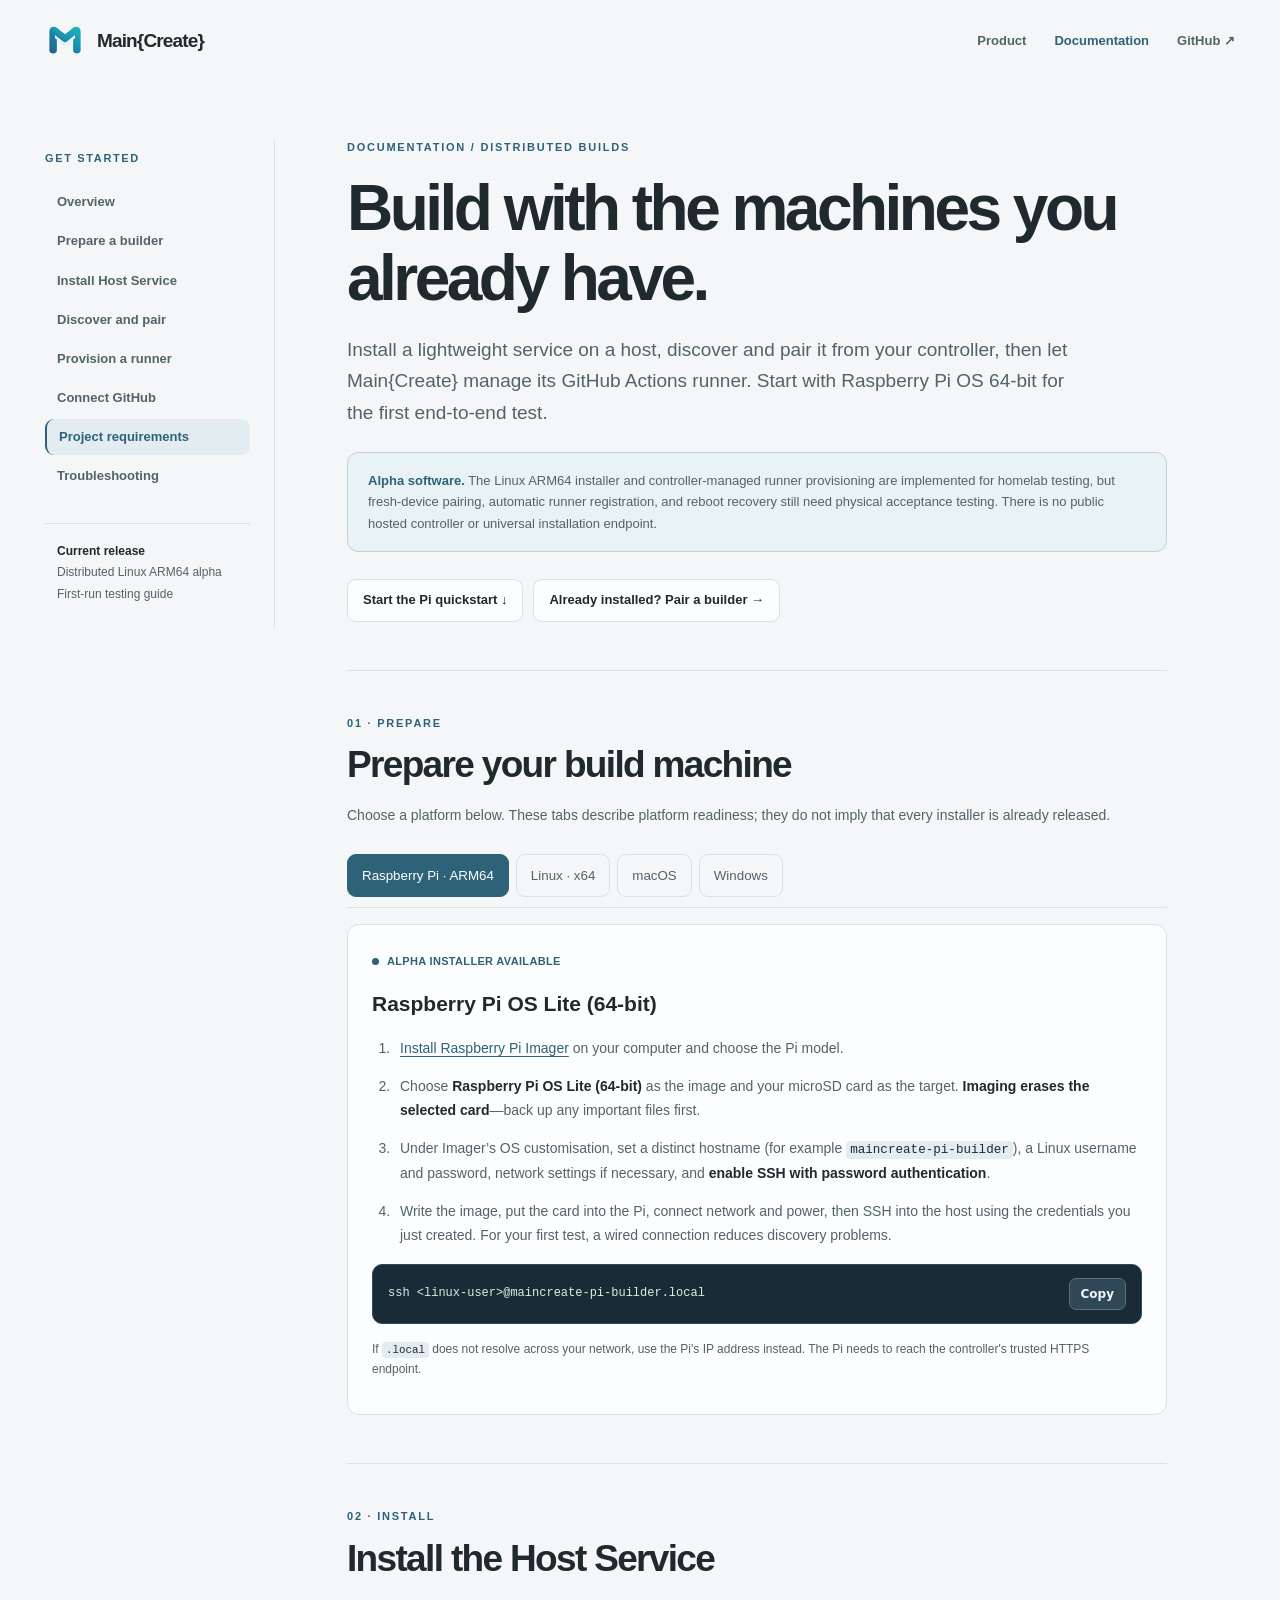
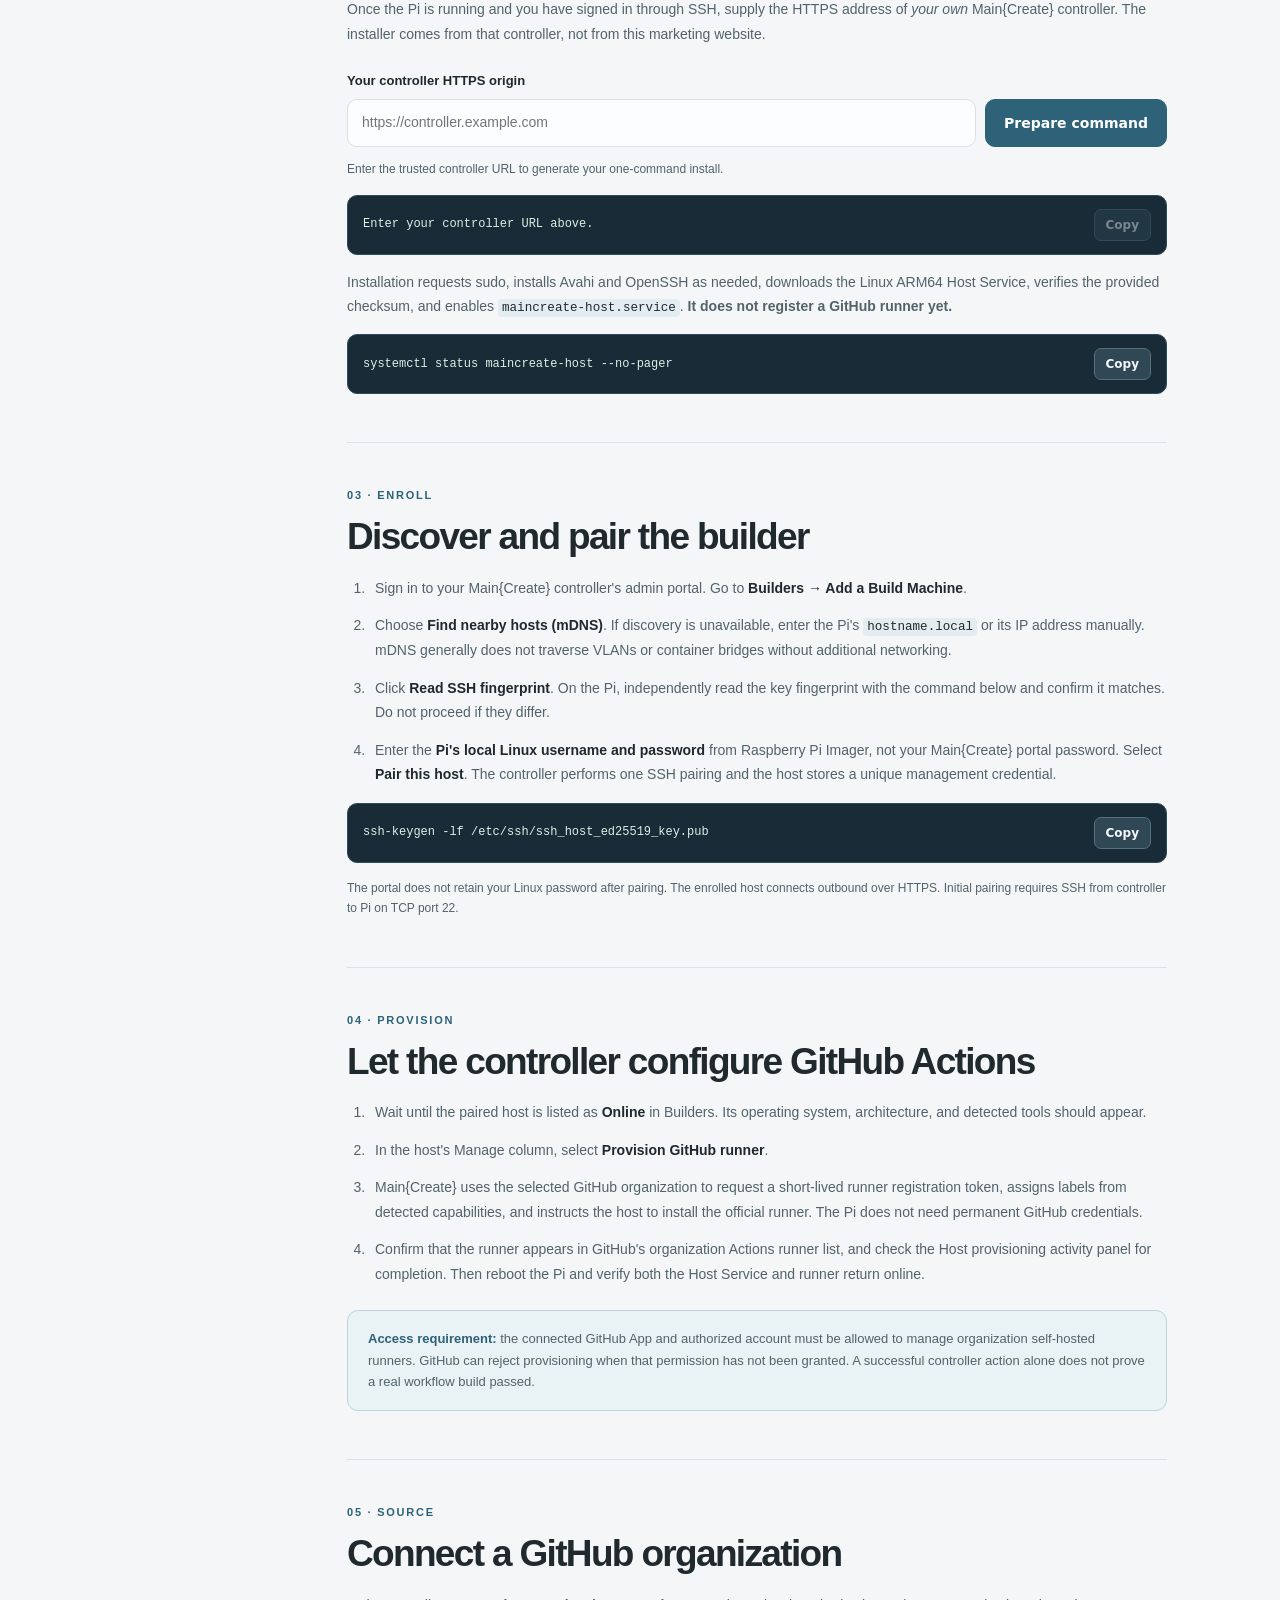
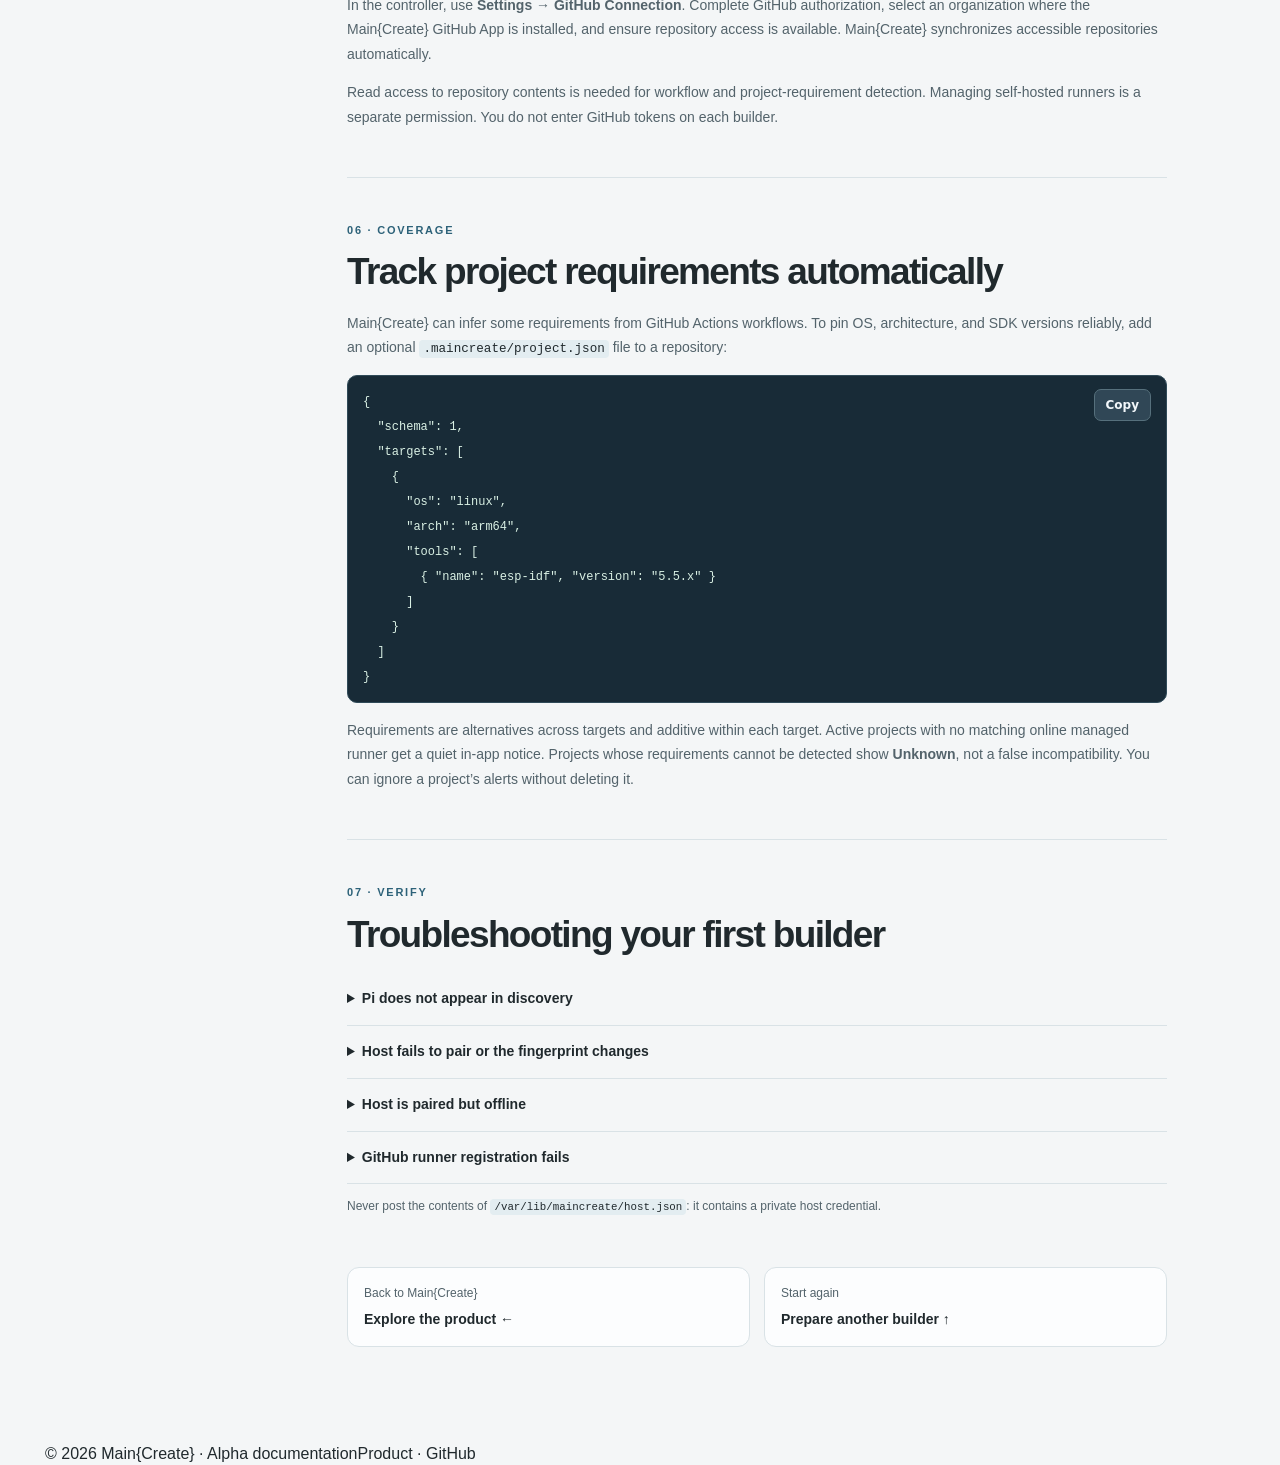
==== commit 9a48fb6d: "Use unified M mark across Main{Create} website: docs/index.html" ====
--- a/docs/index.html
+++ b/docs/index.html
@@ -1,8 +1,8 @@
 <!doctype html>
 <html lang="en"><head><meta charset="utf-8"><meta name="viewport" content="width=device-width,initial-scale=1">
 <meta name="description" content="Main{Create} documentation: prepare a build host, enroll builders, connect GitHub, and track project requirements.">
-<title>Documentation — Main{Create}</title><link rel="stylesheet" href="/style.css"><link rel="stylesheet" href="/docs/docs.css"><script src="/docs/docs.js" defer></script></head>
-<body><header class="nav wrap"><a class="brand" href="/" aria-label="Main{Create} home">Main{Create}</a>
+<title>Documentation — Main{Create}</title><link rel="icon" type="image/svg+xml" href="/assets/maincreate-mark.svg"><link rel="stylesheet" href="/style.css"><link rel="stylesheet" href="/docs/docs.css"><script src="/docs/docs.js" defer></script></head>
+<body><header class="nav wrap"><a class="brand" href="/" aria-label="Main{Create} home"><img class="brand-symbol" src="/assets/maincreate-mark.svg" width="40" height="40" alt="" aria-hidden="true"><span>Main{Create}</span></a>
 <nav aria-label="Main"><a href="/">Product</a><a aria-current="page" href="/docs/">Documentation</a><a href="https://github.com/maincreate" target="_blank" rel="noopener noreferrer">GitHub ↗</a></nav></header>
 <main class="docs-layout wrap">
 <aside class="docs-sidebar" aria-label="Documentation sections"><div class="docs-sidebar-title">GET STARTED</div>
--- a/style.css
+++ b/style.css
@@ -1 +1,37 @@
-:root{color-scheme:dark;--bg:#0c1218;--panel:#121d26;--text:#edf4f3;--muted:#a7b8c0;--line:#2b3a42;--accent:#a3f1c5}*{box-sizing:border-box}html{scroll-behavior:smooth}body{margin:0;background:var(--bg);color:var(--text);font:16px/1.6 system-ui,-apple-system,Segoe UI,sans-serif}a{color:inherit;text-decoration:none}.wrap{width:min(1120px,calc(100% - 48px));margin:auto}.nav{display:flex;justify-content:space-between;align-items:center;padding:26px 0}.brand{font-size:20px;font-weight:750;letter-spacing:-.6px;display:flex;gap:12px;align-items:center}.mark{display:inline-flex;width:37px;height:37px;border:1px solid #4d7f70;border-radius:10px;align-items:center;justify-content:center;color:var(--accent);font-weight:850}.mark span{font-size:12px;margin-left:-2px}.nav nav{display:flex;gap:28px;font-size:14px;color:var(--muted)}a:hover{color:var(--accent)}.hero{padding:110px 0 130px}.eyebrow,.section-label{color:var(--accent);font-size:12px;font-weight:750;letter-spacing:2px;text-transform:uppercase}.dot{display:inline-block;width:8px;height:8px;background:var(--accent);border-radius:50%;margin-right:10px}.hero h1{font-size:clamp(62px,10vw,128px);line-height:1.04;letter-spacing:-.07em;margin:28px 0}.hero em{font-style:normal;color:var(--accent)}.lead{font-size:clamp(18px,2.1vw,23px);color:var(--muted);max-width:700px}.actions{display:flex;gap:14px;flex-wrap:wrap;margin:35px 0 18px}.btn{display:inline-block;border-radius:12px;padding:13px 22px;font-weight:700;font-size:15px;border:1px solid var(--line)}.primary{background:var(--accent);color:#092118;border-color:var(--accent)}.primary:hover{background:#c7ffdf;color:#092118}.secondary:hover{border-color:var(--accent)}.note{font-size:13px;color:var(--muted)}.band{background:var(--panel);padding:95px 0}.section{padding:100px 0}.section h2,.band h2,.closing h2{font-size:clamp(34px,5vw,58px);letter-spacing:-.05em;line-height:1.15;margin:13px 0 40px}.steps{display:grid;grid-template-columns:repeat(3,1fr);gap:24px}.steps article,.features article{border-top:1px solid var(--line);padding-top:22px}.step{color:var(--accent);font-size:13px;font-weight:700}h3{font-size:24px;letter-spacing:-.025em;margin:12px 0}article p,.closing p{color:var(--muted)}.features{display:grid;grid-template-columns:repeat(2,1fr);gap:44px 52px}.closing{background:linear-gradient(120deg,#15332b,#111e27);padding:95px 0}.closing p{max-width:680px;margin-bottom:28px}footer{display:flex;justify-content:space-between;gap:20px;padding:35px 0;color:var(--muted);font-size:13px}@media(max-width:720px){.nav{align-items:flex-start;gap:18px;flex-direction:column}.nav nav{gap:16px;flex-wrap:wrap}.hero{padding:65px 0 85px}.steps,.features{grid-template-columns:1fr}.band,.section,.closing{padding:70px 0}footer{flex-direction:column}}+:root{color-scheme:light;--bg:#f4f6f7;--surface:#fcfdfe;--panel:#fcfdfe;--text:#20292d;--muted:#53636b;--line:#d9e2e6;--accent:#2d6279;--accent-hover:#224e61;--soft:#e3edf1;--tag:#e3edf1}
+*,*::before,*::after{box-sizing:border-box}
+html{scroll-behavior:smooth}body{margin:0;min-width:320px;background:var(--bg);color:var(--text);font:16px/1.56 Inter,ui-sans-serif,-apple-system,BlinkMacSystemFont,"Segoe UI",sans-serif;-webkit-font-smoothing:antialiased}
+a{color:inherit;text-decoration:none}a:hover{color:var(--accent)}a:focus-visible,button:focus-visible,input:focus-visible{outline:3px solid var(--accent);outline-offset:3px}
+.wrap{width:min(1190px,calc(100% - 64px));margin-inline:auto}.skip-link{position:absolute;left:10px;top:-100px;background:var(--text);color:#fff;padding:9px 12px;z-index:50}.skip-link:focus{top:10px}
+.site-header{background:var(--surface);border-bottom:1px solid var(--line)}
+.header-inner,.nav{display:flex;align-items:center;justify-content:space-between;gap:18px;min-height:82px}.nav{padding:0}
+.brand{display:inline-flex;align-items:center;gap:12px;font-size:19px;font-weight:800;letter-spacing:-.045em;white-space:nowrap}.brand:hover{color:var(--text)}
+.brand-symbol{display:block;flex:0 0 auto;width:40px;height:40px;object-fit:contain}
+.main-nav,.nav nav{display:flex;align-items:center;gap:28px}.main-nav a,.nav nav a{font-size:13px;font-weight:650;color:var(--muted)}.main-nav a:hover,.nav nav a:hover,.nav nav a[aria-current=page]{color:var(--accent)}
+.main-nav .nav-github{border:1px solid var(--line);background:var(--surface);border-radius:9px;padding:10px 14px;color:var(--text)}
+.eyebrow,.section-label,.overline{font-size:11px;font-weight:800;letter-spacing:.16em;color:var(--accent);text-transform:uppercase;line-height:1.4}.eyebrow{margin:0 0 19px}.eyebrow-line{display:inline-block;vertical-align:middle;width:21px;height:2px;background:var(--accent);margin:0 10px 2px 0}
+.hero{min-height:660px;padding-top:83px;padding-bottom:92px;display:grid;grid-template-columns:minmax(0,1fr) minmax(390px,.96fr);align-items:center;gap:64px}
+.hero h1{font-size:clamp(56px,6vw,85px);line-height:1.04;letter-spacing:-.075em;font-weight:800;margin:0 0 24px}.hero .highlight{color:var(--accent)}
+.hero-lead{color:var(--muted);font-size:clamp(17px,1.65vw,20px);line-height:1.7;max-width:580px;margin:0 0 30px}
+.hero-actions,.closing-actions{display:flex;gap:11px;flex-wrap:wrap}
+.btn{display:inline-flex;align-items:center;justify-content:center;gap:20px;min-height:49px;padding:11px 18px;border:1px solid var(--line);border-radius:10px;font-size:13px;font-weight:750;line-height:1.4;transition:background .15s,border-color .15s}
+.btn-primary,.btn.primary{background:var(--accent);border-color:var(--accent);color:#fff}.btn-primary:hover,.btn.primary:hover{background:var(--accent-hover);color:#fff}
+.btn-outline,.btn.secondary{background:var(--surface);color:var(--text)}.btn-outline:hover,.btn.secondary:hover{border-color:var(--accent);color:var(--accent)}
+.hero-footnote{font-size:11px;color:var(--muted);margin:22px 0 0}.status-light,.preview-dot{display:inline-block;width:7px;height:7px;background:#4b947b;border-radius:50%;margin-right:7px}
+.preview{border:1px solid #c7d7dd;border-radius:18px;background:var(--surface);box-shadow:0 24px 62px rgba(32,41,45,.11);overflow:hidden;transform:rotate(1deg)}
+.preview-top{min-height:56px;padding:0 21px;display:flex;align-items:center;justify-content:space-between;gap:12px;background:#edf2f4;border-bottom:1px solid var(--line)}
+.preview-title{display:flex;align-items:center;gap:8px;font-size:13px;font-weight:800;letter-spacing:-.025em}.preview-logo{display:block;width:26px;height:26px;object-fit:contain;flex:0 0 auto}.preview-context{font-size:10px;letter-spacing:.08em;color:var(--muted);font-weight:600}.preview-label{color:var(--muted);font-weight:750;font-size:9px;letter-spacing:.1em;white-space:nowrap}
+.preview-body{padding:26px}.preview-heading{display:flex;justify-content:space-between;align-items:center;gap:10px;margin-bottom:23px}.preview-heading h2{font-size:21px;margin:4px 0 0;letter-spacing:-.04em}.preview-state{background:var(--soft);color:var(--accent);border-radius:99px;padding:6px 11px;font-size:10px;font-weight:750}
+.workflow-cards{display:grid;gap:0}.workflow-card{display:flex;align-items:center;gap:13px;border:1px solid var(--line);border-radius:11px;padding:14px;background:#fff}.workflow-card.active{background:#f1f7f8;border-color:#83afbc}.node-icon{display:grid;place-items:center;width:37px;height:37px;background:var(--soft);border-radius:10px;color:var(--accent);font-weight:800;font-size:11px;flex:0 0 auto}.workflow-card strong,.workflow-card small{display:block}.workflow-card strong{font-size:13px}.workflow-card small{font-size:11px;color:var(--muted);margin-top:2px}.node-symbol{margin-left:auto;font-size:20px;color:var(--accent)}.flow-connector{height:24px;margin-left:31px;border-left:1px dashed #8aadb8;position:relative}.flow-connector span{position:absolute;bottom:0;left:-4px;width:7px;height:7px;border-right:1px solid #8aadb8;border-bottom:1px solid #8aadb8;transform:rotate(45deg)}
+.preview-bottom{border-top:1px solid var(--line);margin-top:24px;padding-top:17px;display:flex;justify-content:space-between;gap:10px;color:var(--muted);font-size:10px}.preview-version{font-size:9px;white-space:nowrap;letter-spacing:.09em}.preview-caption{margin:0;padding:0 24px 16px;color:var(--muted);font-size:10px;text-align:right}
+.trust-strip{border-top:1px solid var(--line);border-bottom:1px solid var(--line);background:var(--surface)}.trust-inner{display:flex;justify-content:space-between;align-items:center;gap:12px;padding-top:24px;padding-bottom:24px;font-size:11px;letter-spacing:.11em;font-weight:800;color:var(--muted)}.trust-sep{color:#9eafb7}.trust-inner strong{color:var(--accent)}
+.section{padding-top:105px;padding-bottom:112px}.section-intro{display:flex;justify-content:space-between;align-items:end;gap:55px;margin-bottom:40px}.section-intro>div{max-width:580px}.section-intro h2,.workflow-copy h2,.closing-inner h2{font-size:clamp(37px,4.4vw,58px);line-height:1.13;letter-spacing:-.065em;margin:0}.section-intro>p{max-width:425px;color:var(--muted);font-size:14px;line-height:1.75;margin:0 0 5px}
+.capability-grid{display:grid;grid-template-columns:repeat(4,minmax(0,1fr));gap:15px}.capability{border:1px solid var(--line);background:var(--surface);border-radius:13px;padding:25px 22px;min-height:310px;display:flex;flex-direction:column;align-items:flex-start;min-width:0}.cap-icon{display:grid;place-items:center;background:var(--soft);border-radius:10px;width:46px;height:46px;color:var(--accent);font-size:22px}.cap-meta{margin-top:22px;color:var(--accent);font-size:10px;letter-spacing:.1em;font-weight:800}.capability h3{font-size:20px;letter-spacing:-.04em;line-height:1.25;margin:9px 0 10px}.capability p{font-size:13px;color:var(--muted);line-height:1.7;margin:0 0 18px}.feature-tag{margin-top:auto;padding:5px 9px;border-radius:6px;background:var(--soft);color:var(--accent);font-size:10px;font-weight:750}.feature-tag-muted{background:#f0f2f3;color:var(--muted)}
+.workflow-band{background:#eaf0f2;border-top:1px solid var(--line);border-bottom:1px solid var(--line)}.workflow-layout{display:grid;grid-template-columns:.82fr 1fr;gap:115px;padding-top:106px;padding-bottom:110px}.workflow-copy>p:not(.eyebrow){font-size:15px;line-height:1.75;color:var(--muted);margin:25px 0 25px}.text-link{font-size:13px;font-weight:800;color:var(--accent)}.process-list{list-style:none;margin:0;padding:0}.process-list li{display:flex;gap:22px;border-bottom:1px solid #cfdbdf;padding:22px 0}.process-list li:first-child{padding-top:0}.process-number{font-size:12px;font-weight:800;color:var(--accent);padding-top:3px}.process-list h3{font-size:18px;letter-spacing:-.035em;margin:0 0 7px}.process-list p{font-size:13px;line-height:1.7;color:var(--muted);margin:0}
+.principles-grid{display:grid;grid-template-columns:repeat(3,1fr);gap:28px}.principles-grid article{border-top:1px solid var(--line);padding:24px 8px 0 0}.principle-index{color:var(--accent);font-weight:800;font-size:11px}.principles-grid h3{font-size:20px;letter-spacing:-.035em;margin:17px 0 9px}.principles-grid p{font-size:13px;color:var(--muted);line-height:1.75;margin:0}
+.closing-section{background:#e3edf1;border-top:1px solid var(--line)}.closing-inner{display:flex;justify-content:space-between;align-items:end;gap:50px;padding-top:75px;padding-bottom:80px}.closing-inner>div:first-child{max-width:680px}.closing-inner p:not(.eyebrow){font-size:14px;color:var(--muted);line-height:1.7;max-width:600px;margin:21px 0 0}.closing-actions{justify-content:flex-end;flex:0 0 250px}.closing-actions .btn{width:100%}
+.site-footer{background:var(--surface);border-top:1px solid var(--line)}.footer-inner{display:flex;align-items:center;justify-content:space-between;gap:24px;min-height:125px}.footer-brand{font-size:15px}.footer-brand .brand-symbol{height:32px;width:32px}.footer-inner p,.footer-inner nav{color:var(--muted);font-size:12px}.footer-inner nav{display:flex;gap:22px}
+@media(max-width:1100px){.hero{gap:38px}.capability-grid{grid-template-columns:repeat(2,minmax(0,1fr))}.capability{min-height:250px}.workflow-layout{gap:54px}}
+@media(max-width:850px){.hero{grid-template-columns:1fr;padding-top:65px;padding-bottom:68px}.hero h1{max-width:700px}.preview{max-width:650px;width:100%;transform:none}.section-intro{display:block}.section-intro>p{margin-top:20px;max-width:680px}.closing-inner{display:block}.closing-actions{margin-top:28px;justify-content:flex-start}.closing-actions .btn{width:auto}.workflow-layout{grid-template-columns:1fr;gap:38px}.workflow-copy{max-width:650px}}
+@media(max-width:640px){.wrap{width:min(100% - 34px,1190px)}.header-inner,.nav{align-items:flex-start;flex-direction:column;min-height:0;padding:16px 0;gap:16px}.main-nav,.nav nav{gap:15px;flex-wrap:wrap}.main-nav a,.nav nav a{font-size:12px}.main-nav .nav-github{padding:6px 10px}.hero{padding-top:52px}.hero h1{font-size:clamp(48px,12vw,72px)}.hero-lead{font-size:16px}.hero-actions .btn{width:100%}.preview-body{padding:18px}.preview-top{padding:0 14px}.preview-context{display:none}.preview-heading h2{font-size:18px}.trust-inner{flex-wrap:wrap;justify-content:center;font-size:9px;gap:9px}.section{padding-top:70px;padding-bottom:74px}.section-intro h2,.workflow-copy h2,.closing-inner h2{font-size:37px}.capability-grid,.principles-grid{grid-template-columns:1fr}.capability{min-height:0}.workflow-layout{padding-top:70px;padding-bottom:70px}.closing-inner{padding-top:65px;padding-bottom:65px}.closing-actions .btn{width:100%}.footer-inner{flex-direction:column;align-items:flex-start;padding:32px 0;gap:14px;min-height:0}.footer-inner p{margin:0}}
+@media(prefers-reduced-motion:reduce){html{scroll-behavior:auto}*{transition:none!important}}
--- a/docs/docs.css
+++ b/docs/docs.css
@@ -32,3 +32,14 @@
 .docs-next{display:grid;grid-template-columns:repeat(2,minmax(0,1fr));gap:14px;margin-top:50px}.docs-next a{background:var(--panel);border:1px solid var(--line);padding:16px;border-radius:12px;display:grid;gap:6px}.docs-next span{font-size:12px;color:var(--muted)}.docs-next strong{font-size:14px}
 @media(max-width:920px){.docs-layout{gap:27px;grid-template-columns:190px minmax(0,1fr)}}@media(max-width:700px){.docs-layout{display:block;padding-top:25px}.docs-sidebar{position:static;border-right:0;border-bottom:1px solid var(--line);padding:0 0 18px;margin-bottom:32px}.docs-links{display:flex;overflow-x:auto;gap:5px;padding-bottom:6px}.docs-links a{white-space:nowrap;padding:9px 11px}.docs-sidebar-foot{display:none}.platform-tabs{display:grid;grid-template-columns:repeat(2,minmax(0,1fr))}.platform-panel{padding:18px}.docs-next{grid-template-columns:1fr}.docs-main h1{font-size:37px}.docs-intro{font-size:16px}}
 @media(max-width:380px){.wrap{width:min(1120px,calc(100% - 30px))}.platform-tabs{grid-template-columns:1fr 1fr}.platform-tabs button{padding:9px 7px;font-size:11px}.docs-input-row .btn{width:100%}}
+
+/* Cool Mist public docs overrides: keep dark tones only for terminal snippets. */
+.docs-notice{border-color:#bfd3db;background:#e9f2f5;color:var(--muted)}
+.docs-notice strong{color:var(--accent)}
+.docs-links a:hover,.docs-links a.active{background:var(--soft);color:var(--accent)}
+.docs-pills a,.platform-panel,.docs-next a,.docs-input-row input{background:var(--surface)}
+.platform-tabs button[aria-selected=true]{color:#fff;background:var(--accent)}
+.docs-section a:hover{color:var(--accent-hover)}
+.docs-section code:not(.code-row code){background:var(--soft);color:var(--text)}
+.code-row{background:#182b37;border-color:#304b59}
+.copy-code{background:#304756;color:#f2f7fa;border-color:#56707c}
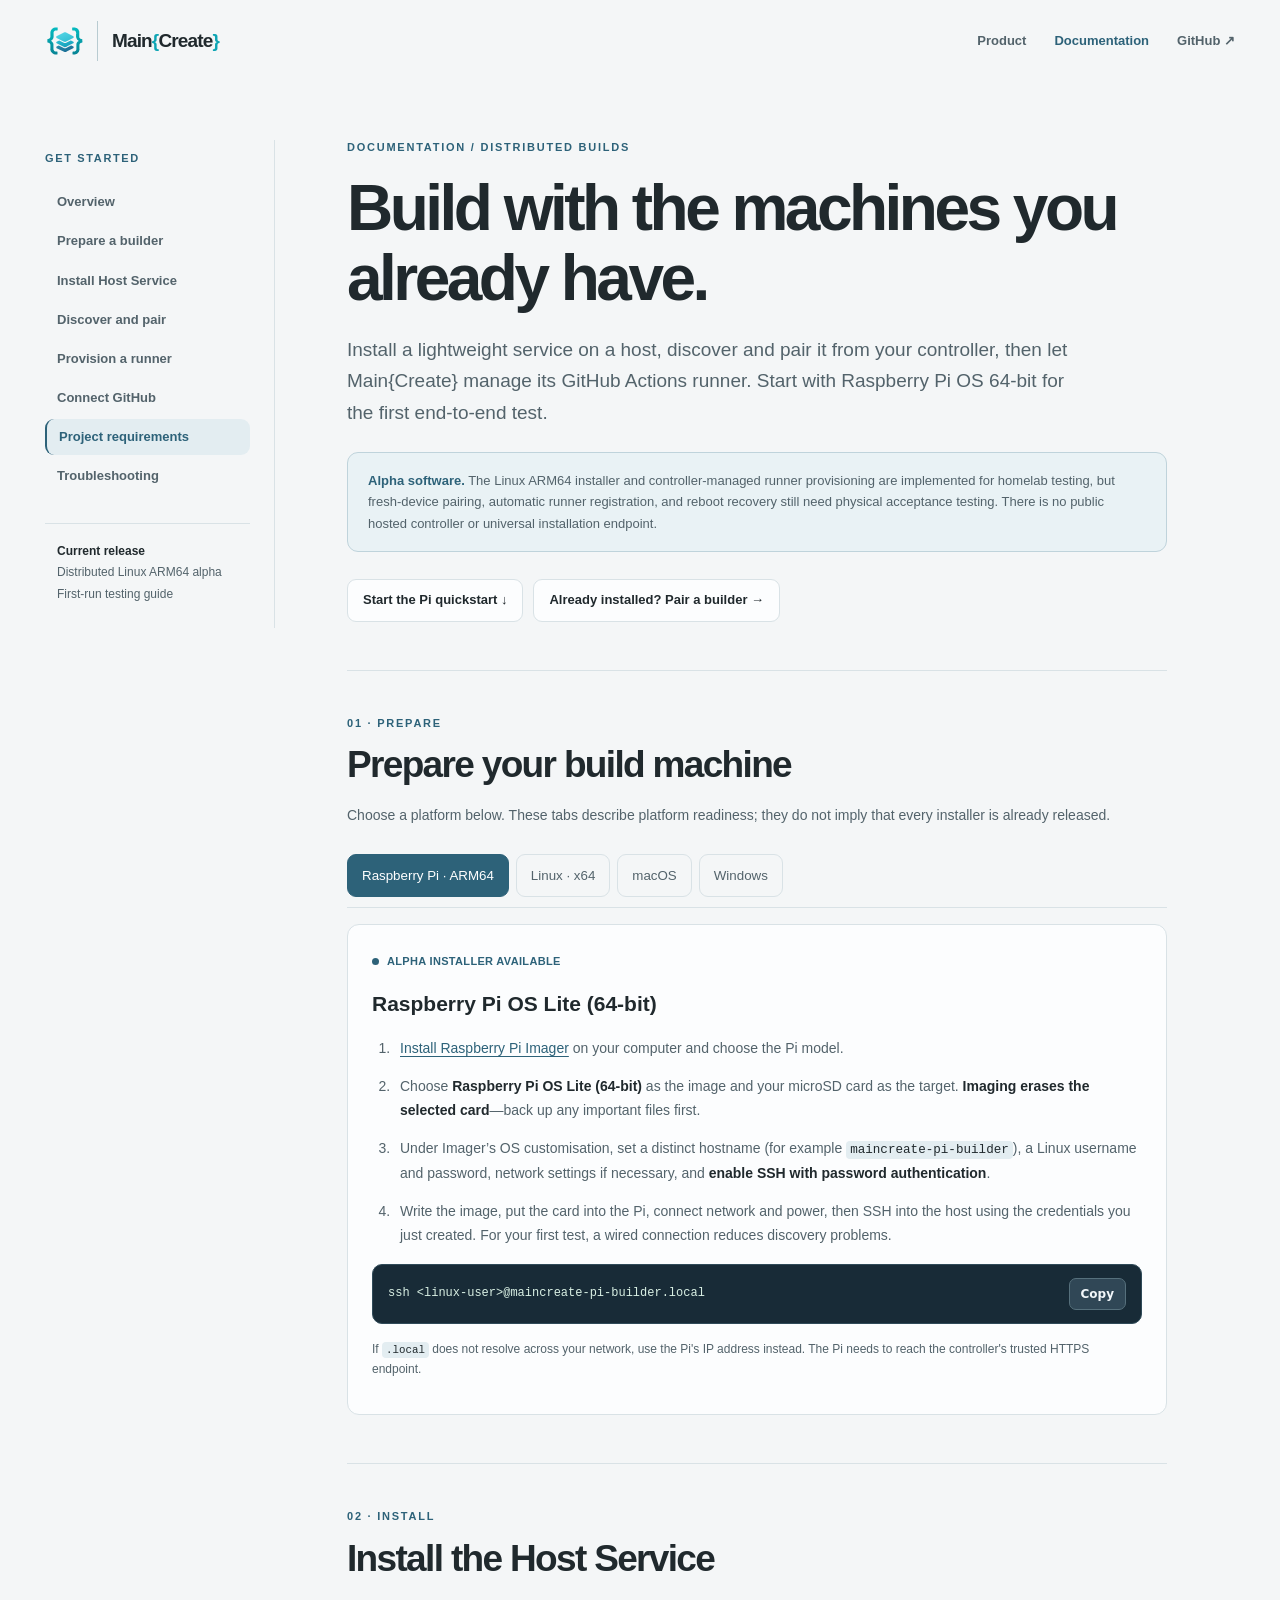
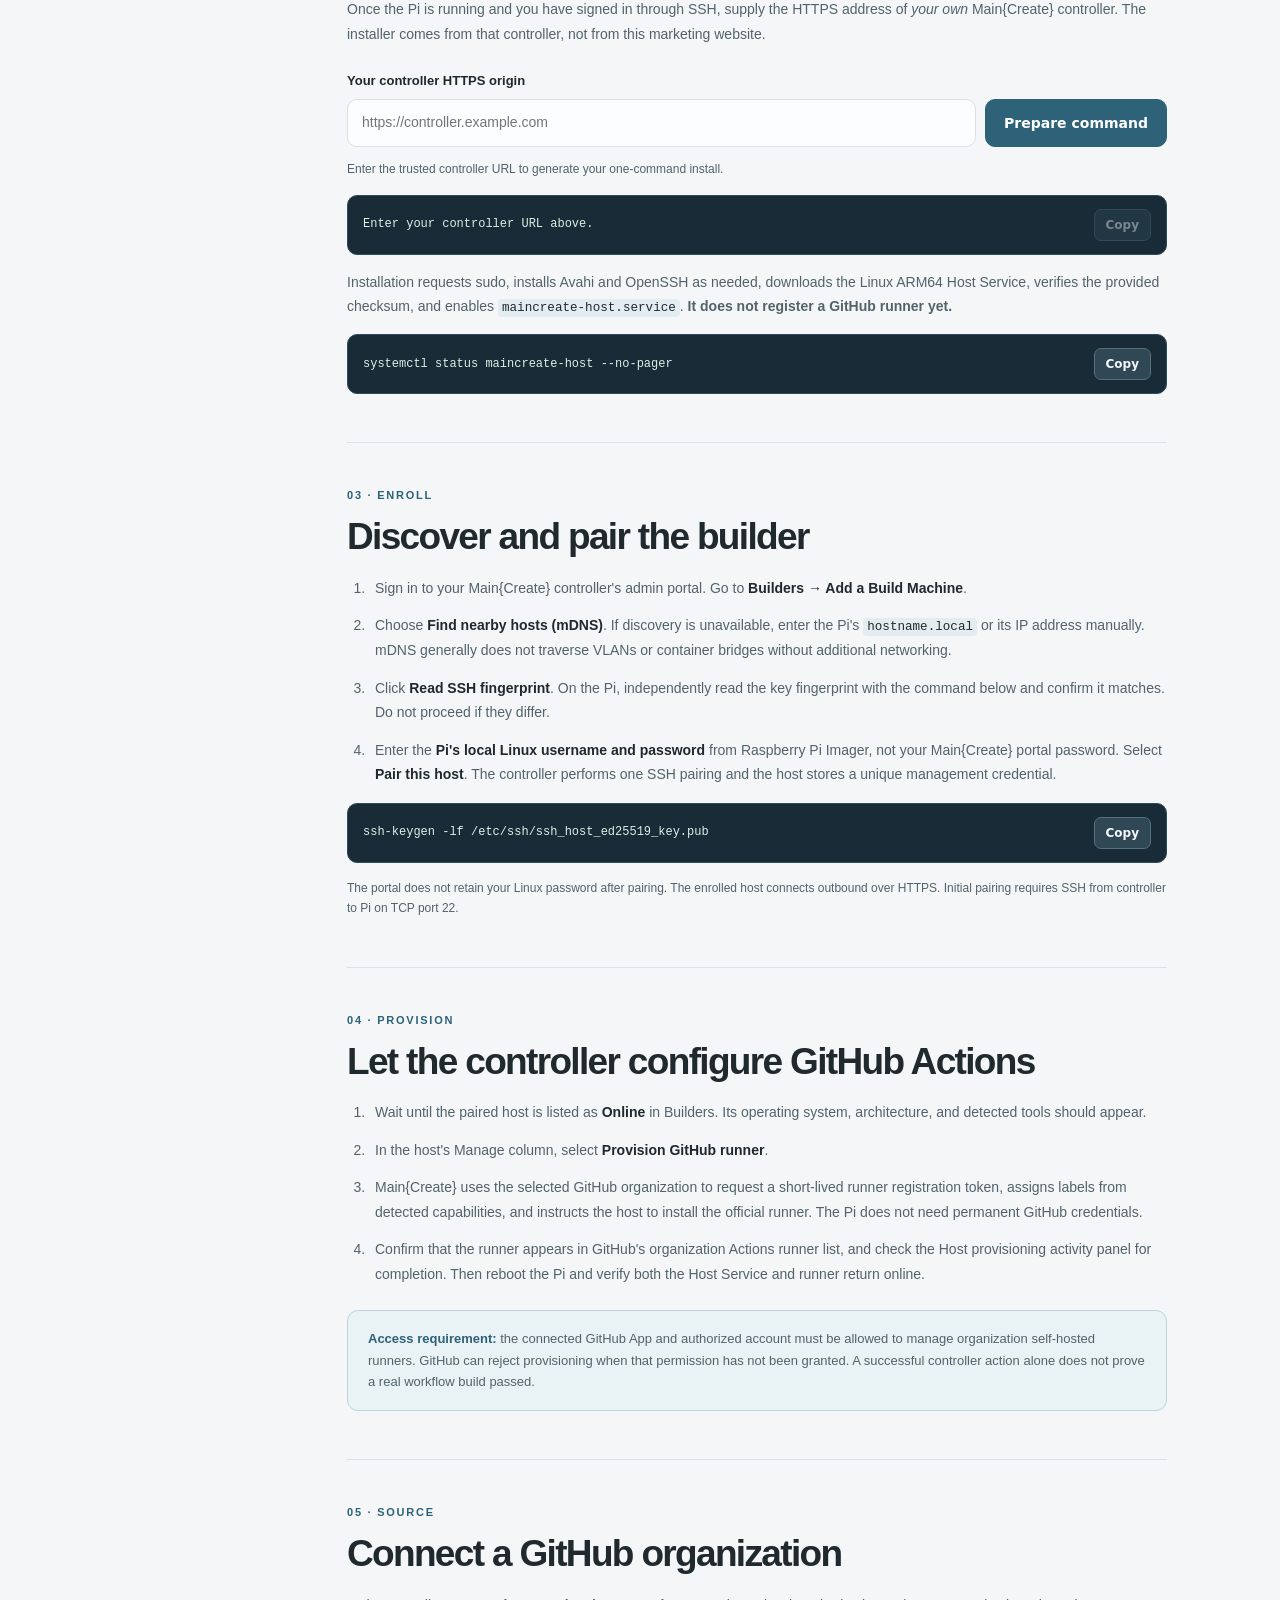
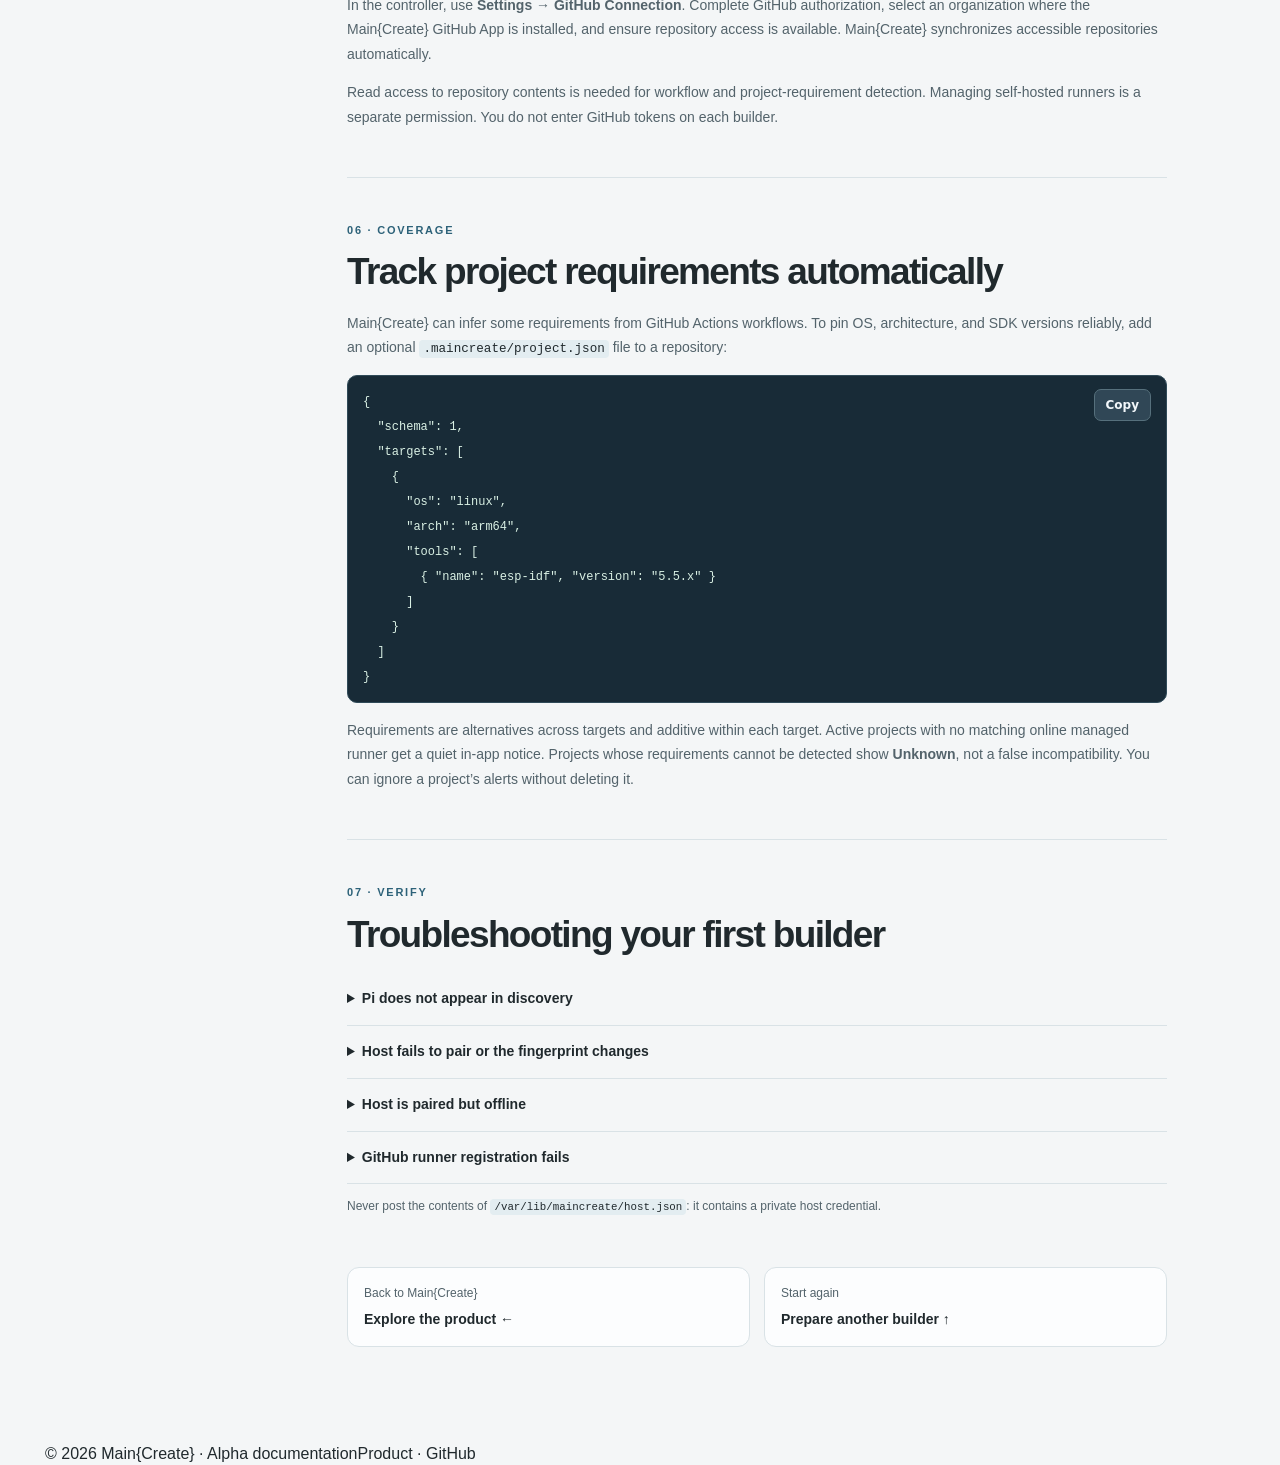
==== commit ce775738: "Apply approved braces-and-layers branding: docs/index.html" ====
--- a/docs/index.html
+++ b/docs/index.html
@@ -1,8 +1,8 @@
 <!doctype html>
 <html lang="en"><head><meta charset="utf-8"><meta name="viewport" content="width=device-width,initial-scale=1">
 <meta name="description" content="Main{Create} documentation: prepare a build host, enroll builders, connect GitHub, and track project requirements.">
-<title>Documentation — Main{Create}</title><link rel="icon" type="image/svg+xml" href="/assets/maincreate-mark.svg"><link rel="stylesheet" href="/style.css"><link rel="stylesheet" href="/docs/docs.css"><script src="/docs/docs.js" defer></script></head>
-<body><header class="nav wrap"><a class="brand" href="/" aria-label="Main{Create} home"><img class="brand-symbol" src="/assets/maincreate-mark.svg" width="40" height="40" alt="" aria-hidden="true"><span>Main{Create}</span></a>
+<title>Documentation — Main{Create}</title><link rel="icon" type="image/svg+xml" href="/assets/maincreate-braces-layers.svg"><link rel="stylesheet" href="/style.css"><link rel="stylesheet" href="/docs/docs.css"><script src="/docs/docs.js" defer></script></head>
+<body><header class="nav wrap"><a class="brand" href="/" aria-label="Main{Create} home"><span class="brand-icon"><img class="brand-symbol" src="/assets/maincreate-braces-layers.svg" width="40" height="40" alt="" aria-hidden="true"></span><span class="brand-name">Main<span class="brand-brace">{</span>Create<span class="brand-brace">}</span></span></a>
 <nav aria-label="Main"><a href="/">Product</a><a aria-current="page" href="/docs/">Documentation</a><a href="https://github.com/maincreate" target="_blank" rel="noopener noreferrer">GitHub ↗</a></nav></header>
 <main class="docs-layout wrap">
 <aside class="docs-sidebar" aria-label="Documentation sections"><div class="docs-sidebar-title">GET STARTED</div>
--- a/style.css
+++ b/style.css
@@ -6,7 +6,7 @@
 .site-header{background:var(--surface);border-bottom:1px solid var(--line)}
 .header-inner,.nav{display:flex;align-items:center;justify-content:space-between;gap:18px;min-height:82px}.nav{padding:0}
 .brand{display:inline-flex;align-items:center;gap:12px;font-size:19px;font-weight:800;letter-spacing:-.045em;white-space:nowrap}.brand:hover{color:var(--text)}
-.brand-symbol{display:block;flex:0 0 auto;width:40px;height:40px;object-fit:contain}
+.brand-icon{display:inline-flex;align-items:center;justify-content:center;padding-right:12px;margin-right:2px;border-right:1px solid #b8cbd1;flex:0 0 auto}.brand-symbol{display:block;flex:0 0 auto;width:40px;height:40px;object-fit:contain}.brand-name{display:inline;white-space:nowrap}.brand-brace{color:#0ea5b4}
 .main-nav,.nav nav{display:flex;align-items:center;gap:28px}.main-nav a,.nav nav a{font-size:13px;font-weight:650;color:var(--muted)}.main-nav a:hover,.nav nav a:hover,.nav nav a[aria-current=page]{color:var(--accent)}
 .main-nav .nav-github{border:1px solid var(--line);background:var(--surface);border-radius:9px;padding:10px 14px;color:var(--text)}
 .eyebrow,.section-label,.overline{font-size:11px;font-weight:800;letter-spacing:.16em;color:var(--accent);text-transform:uppercase;line-height:1.4}.eyebrow{margin:0 0 19px}.eyebrow-line{display:inline-block;vertical-align:middle;width:21px;height:2px;background:var(--accent);margin:0 10px 2px 0}
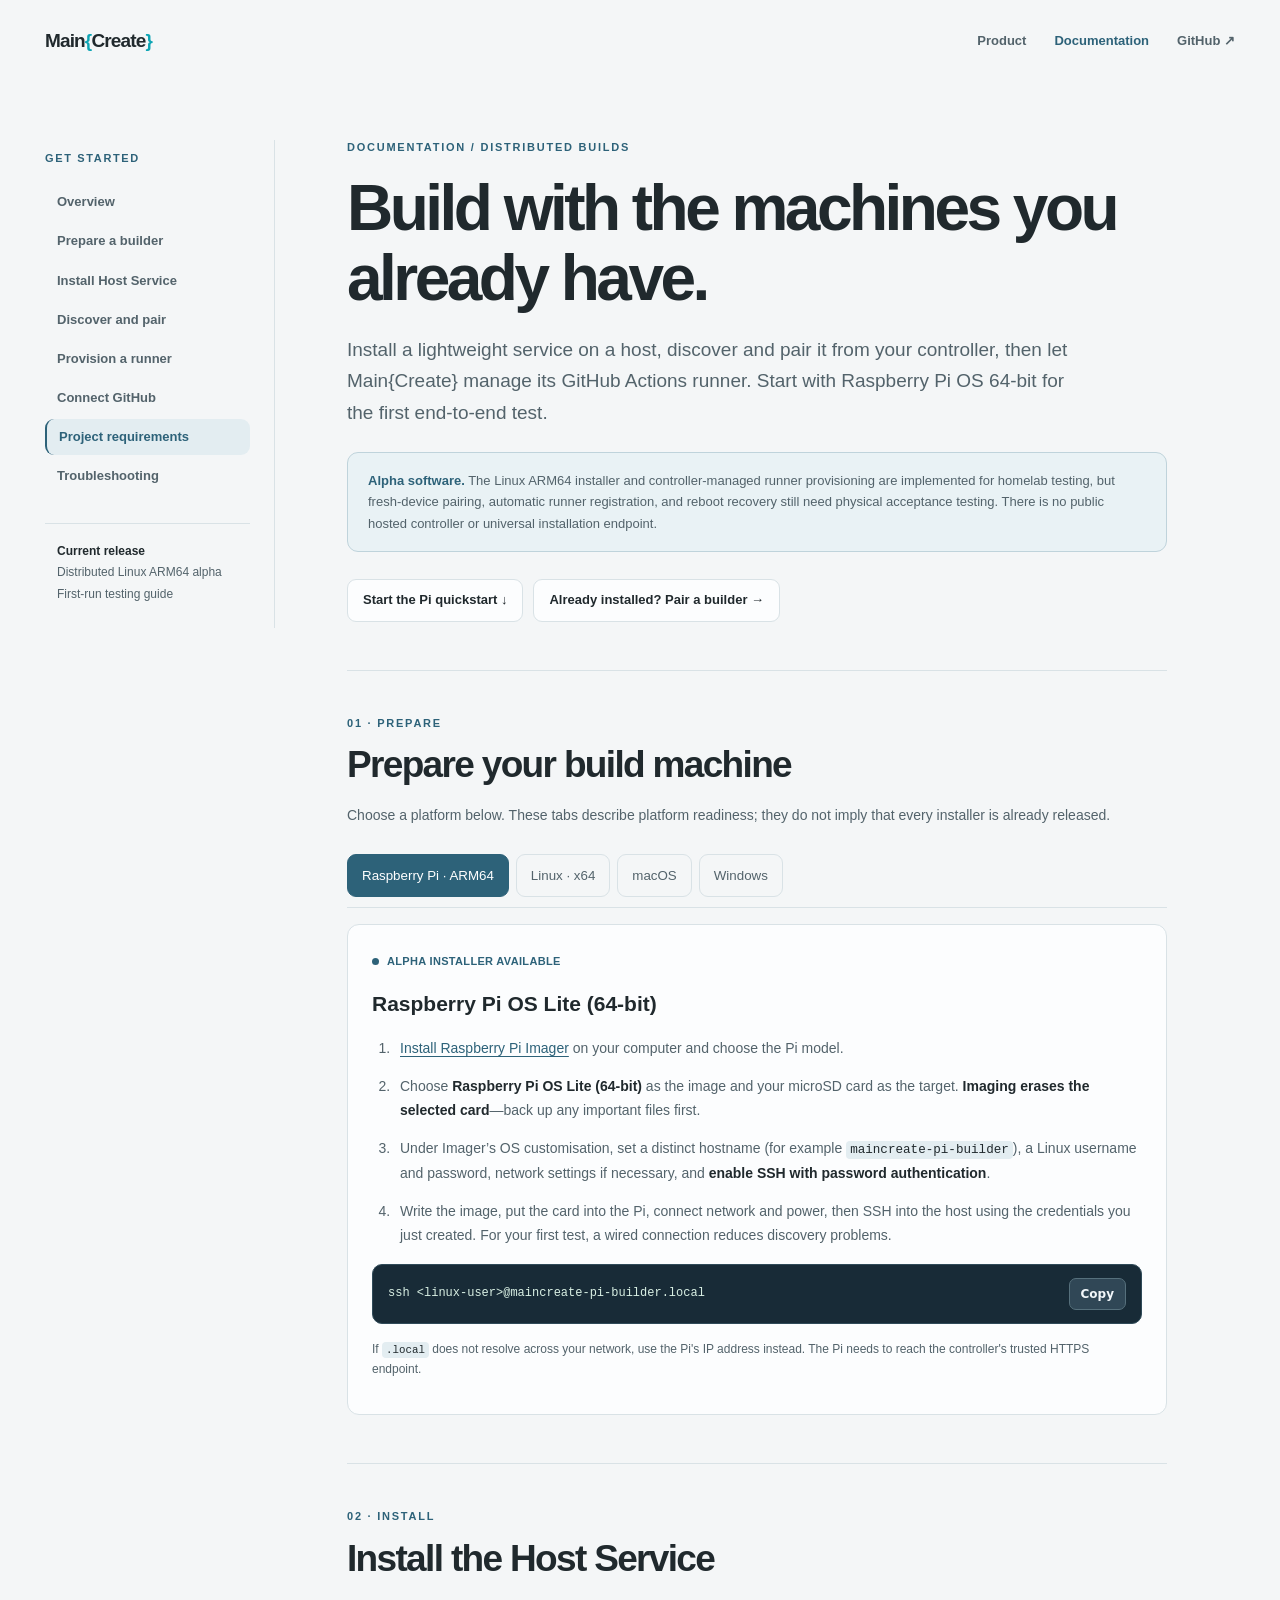
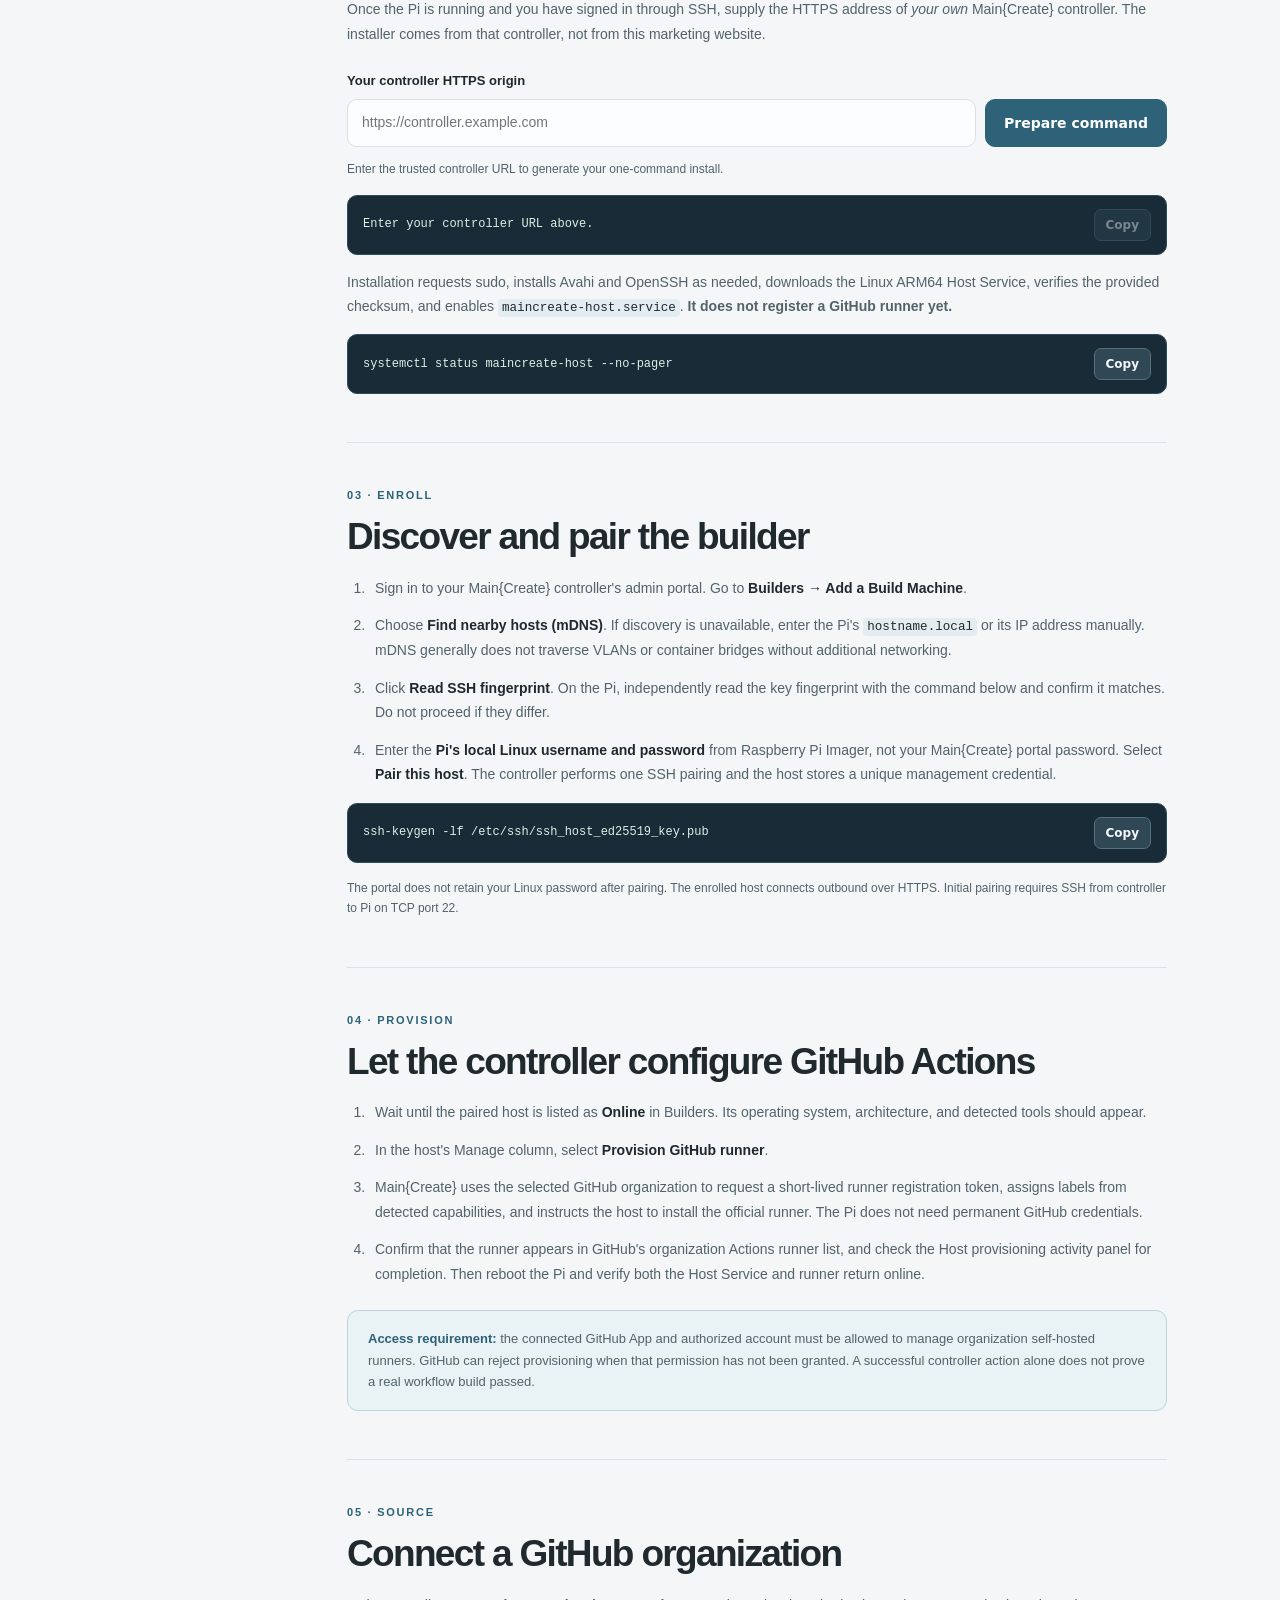
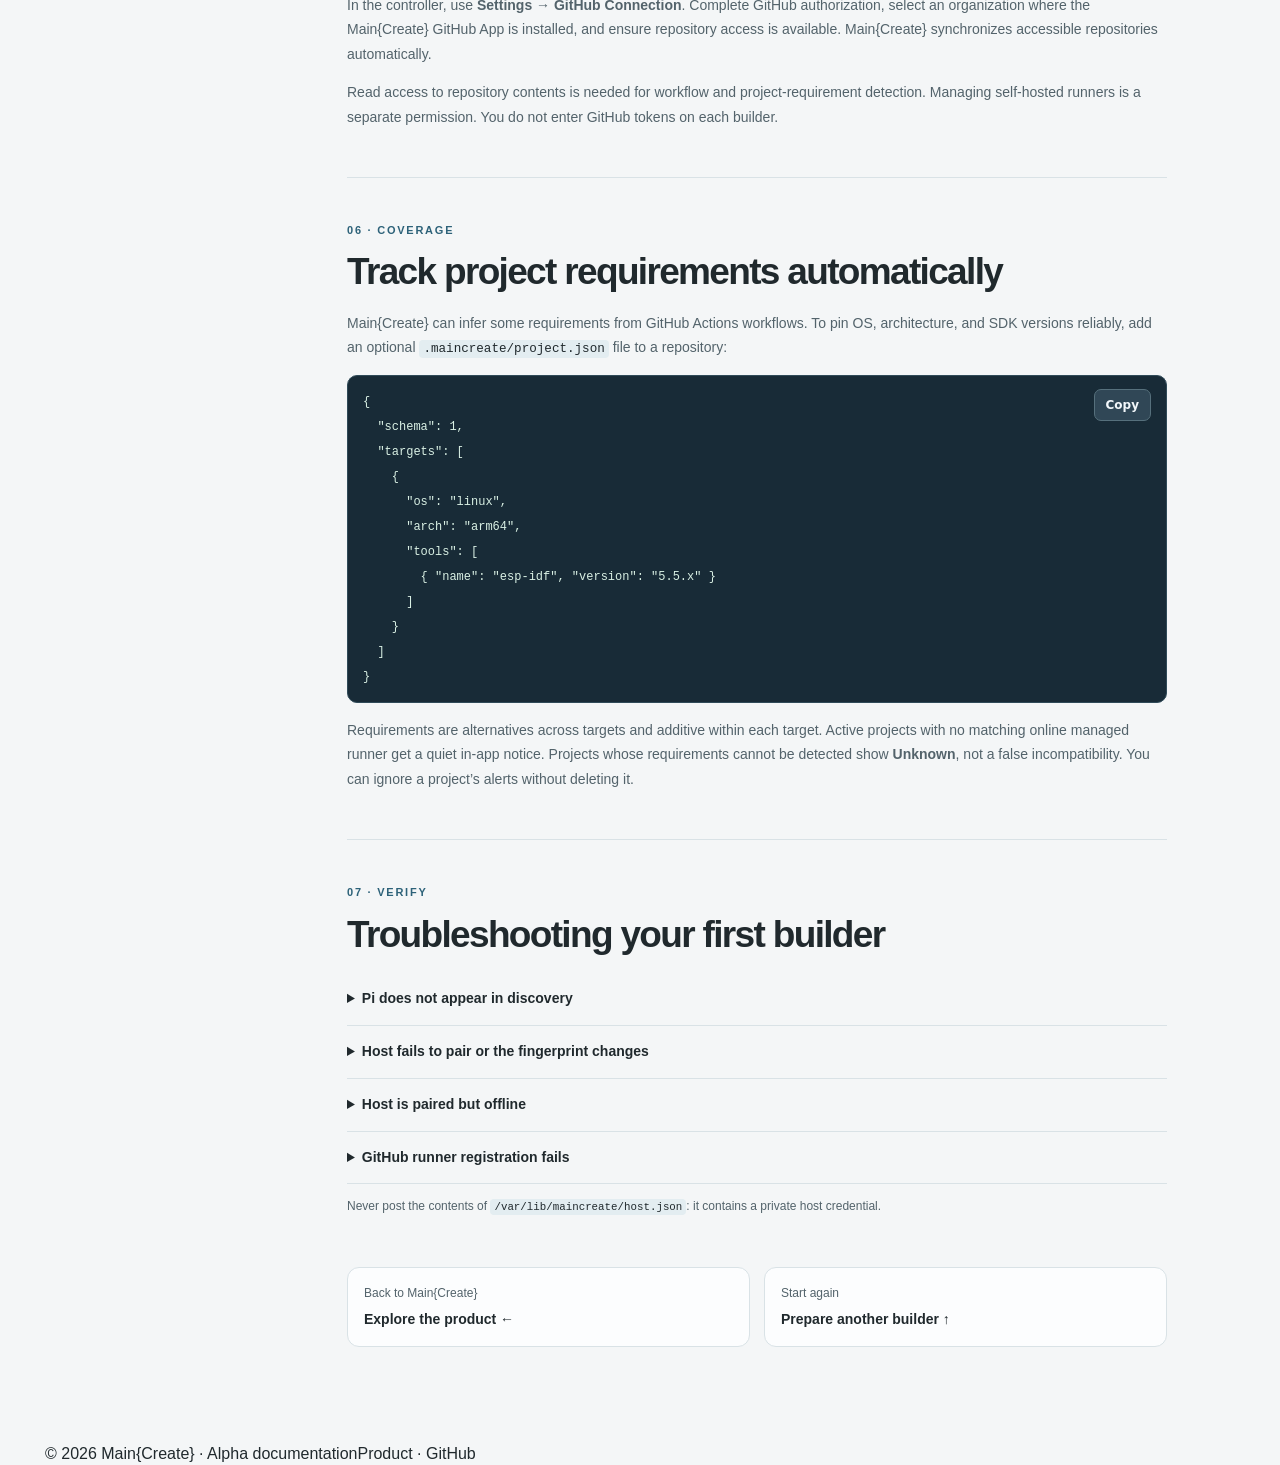
==== commit 07cb73a4: "Simplify Main{Create} branding: docs/index.html" ====
--- a/docs/index.html
+++ b/docs/index.html
@@ -2,7 +2,7 @@
 <html lang="en"><head><meta charset="utf-8"><meta name="viewport" content="width=device-width,initial-scale=1">
 <meta name="description" content="Main{Create} documentation: prepare a build host, enroll builders, connect GitHub, and track project requirements.">
 <title>Documentation — Main{Create}</title><link rel="icon" type="image/svg+xml" href="/assets/maincreate-braces-layers.svg"><link rel="stylesheet" href="/style.css"><link rel="stylesheet" href="/docs/docs.css"><script src="/docs/docs.js" defer></script></head>
-<body><header class="nav wrap"><a class="brand" href="/" aria-label="Main{Create} home"><span class="brand-icon"><img class="brand-symbol" src="/assets/maincreate-braces-layers.svg" width="40" height="40" alt="" aria-hidden="true"></span><span class="brand-name">Main<span class="brand-brace">{</span>Create<span class="brand-brace">}</span></span></a>
+<body><header class="nav wrap"><a class="brand" href="/" aria-label="Main{Create} home"><span class="brand-name">Main<span class="brand-brace">{</span>Create<span class="brand-brace">}</span></span></a>
 <nav aria-label="Main"><a href="/">Product</a><a aria-current="page" href="/docs/">Documentation</a><a href="https://github.com/maincreate" target="_blank" rel="noopener noreferrer">GitHub ↗</a></nav></header>
 <main class="docs-layout wrap">
 <aside class="docs-sidebar" aria-label="Documentation sections"><div class="docs-sidebar-title">GET STARTED</div>
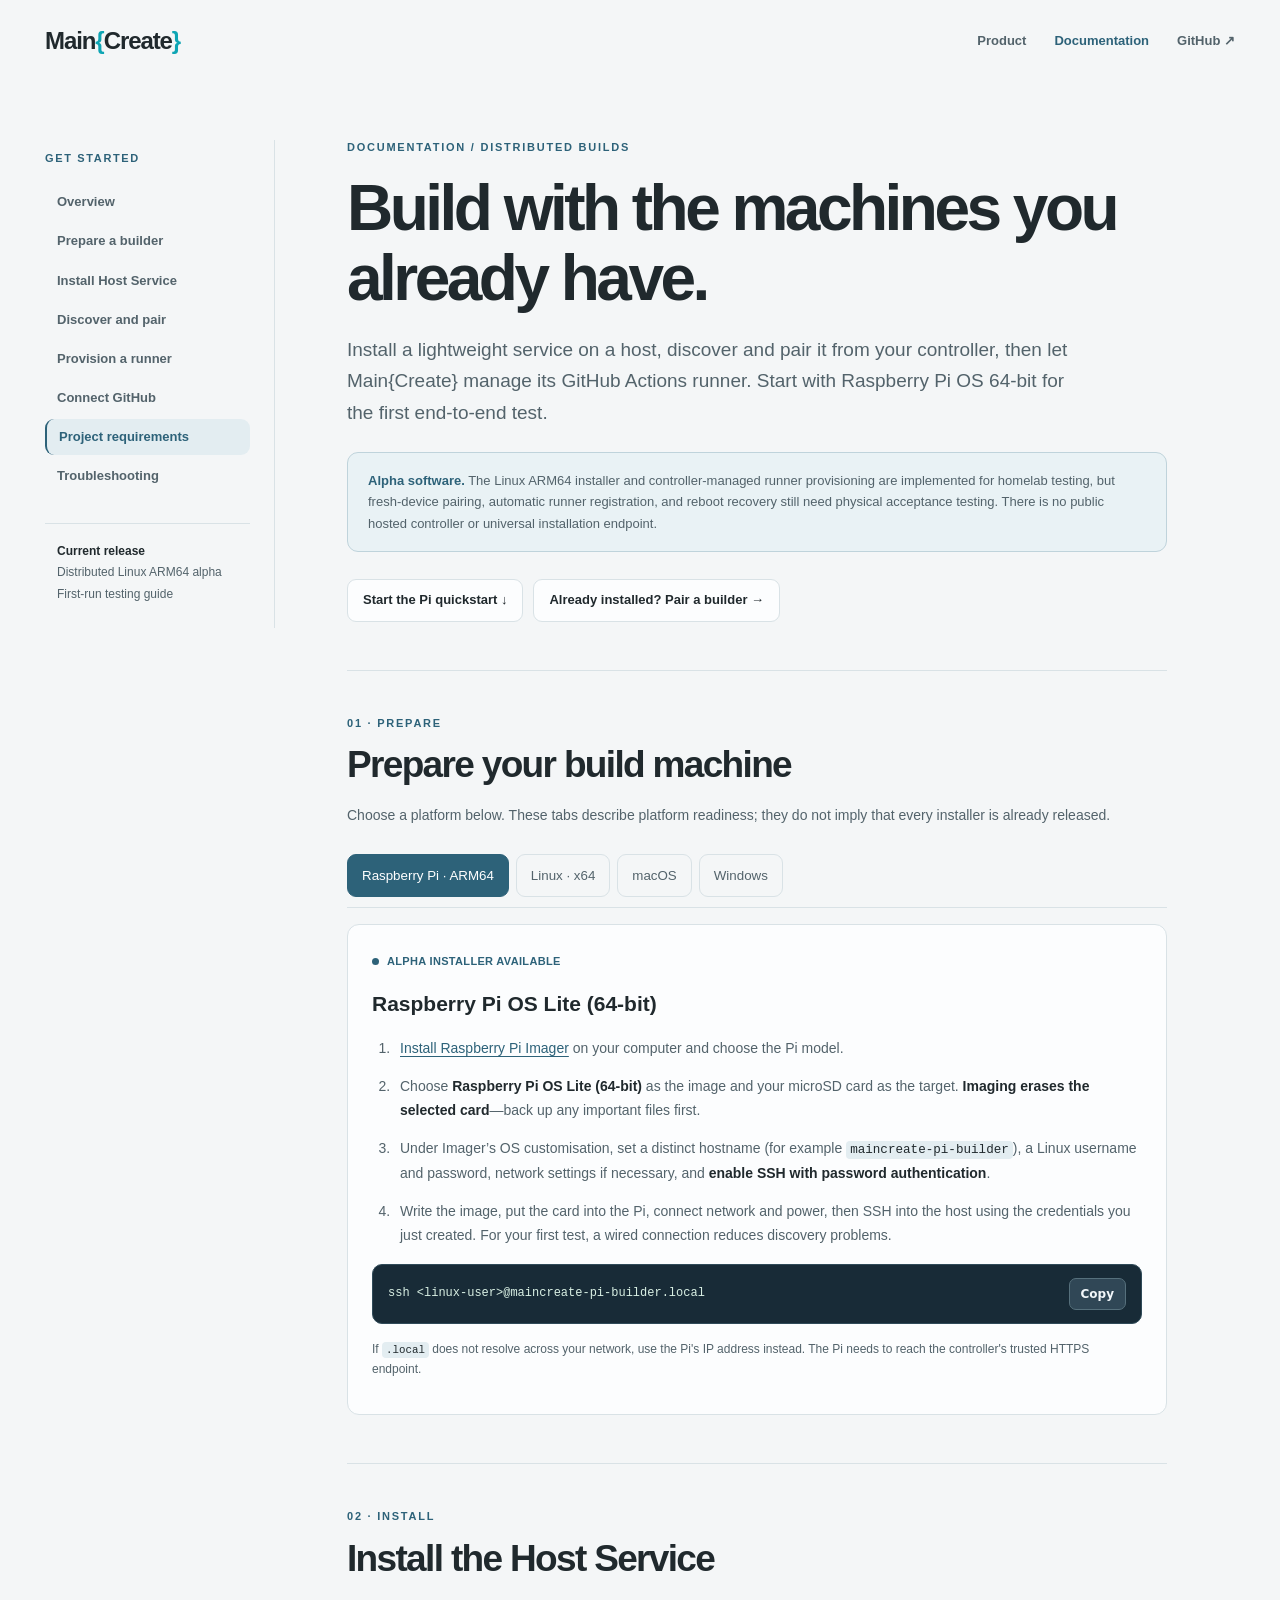
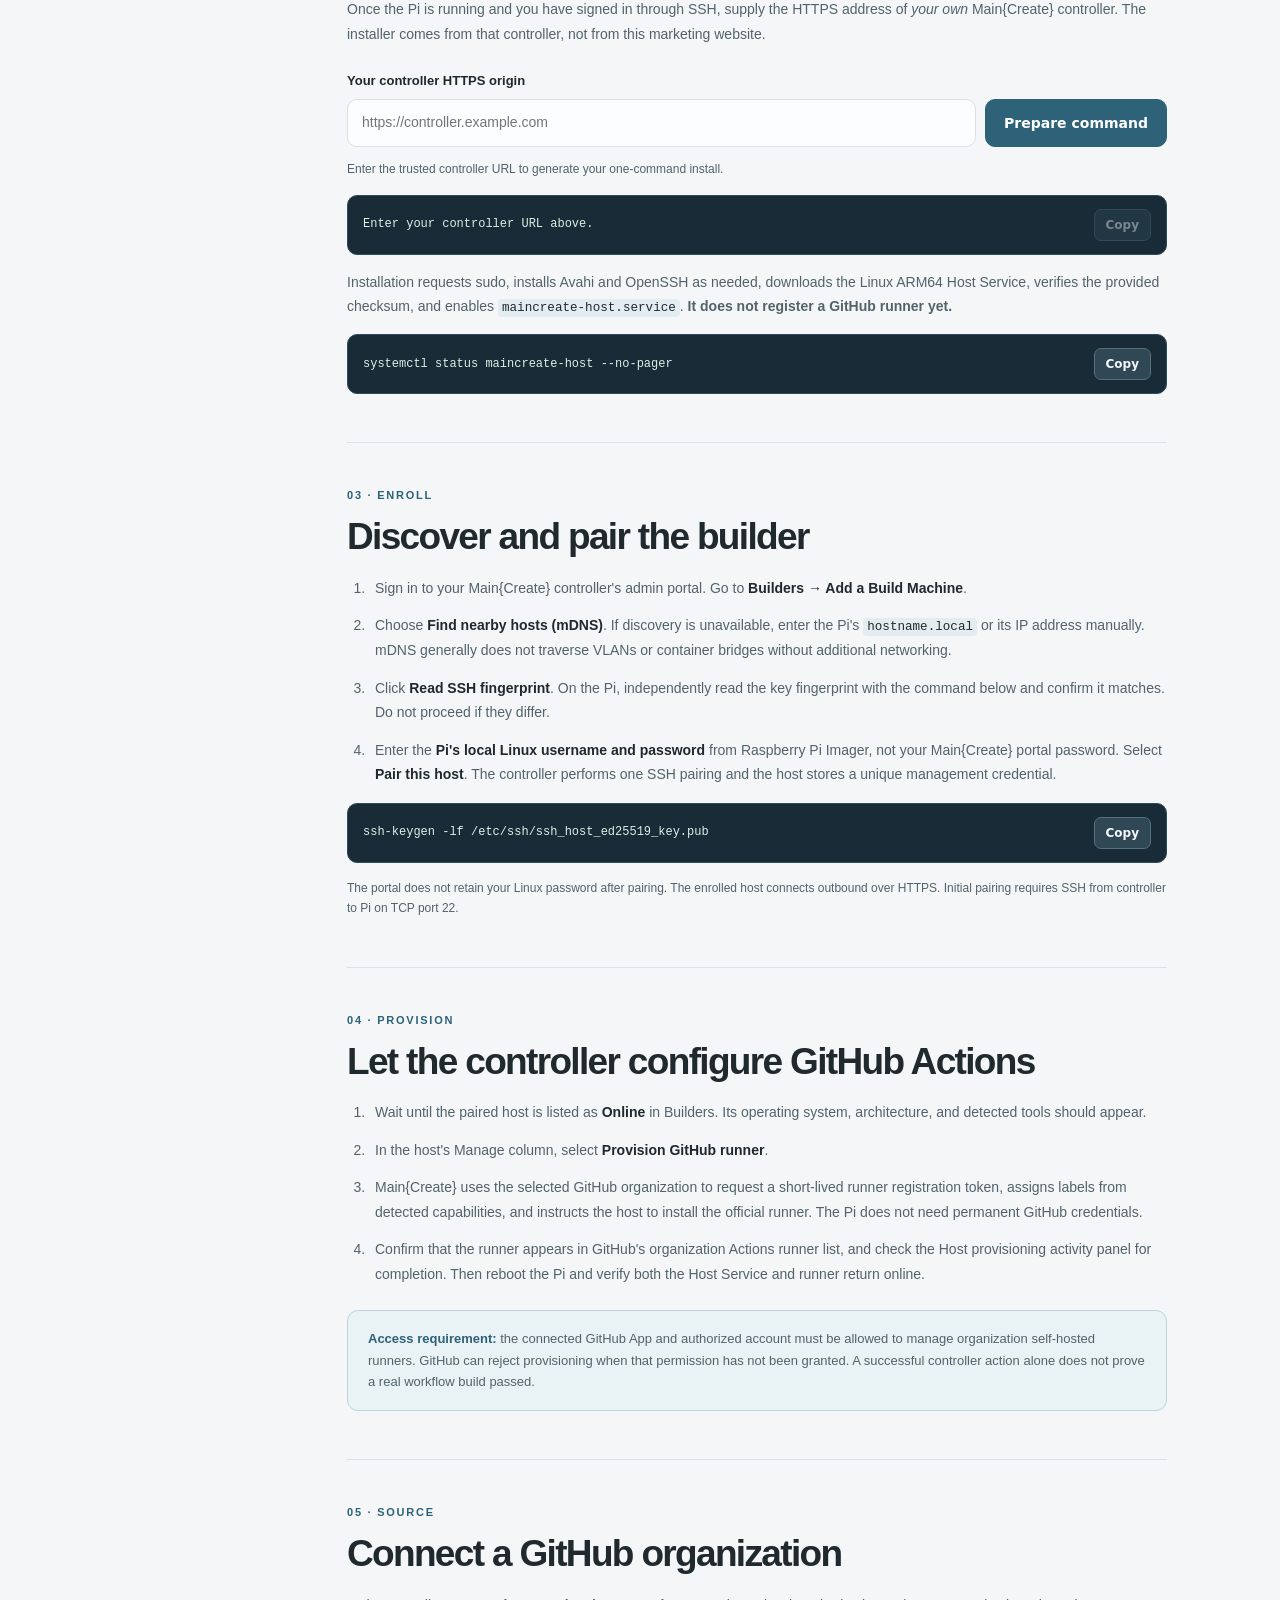
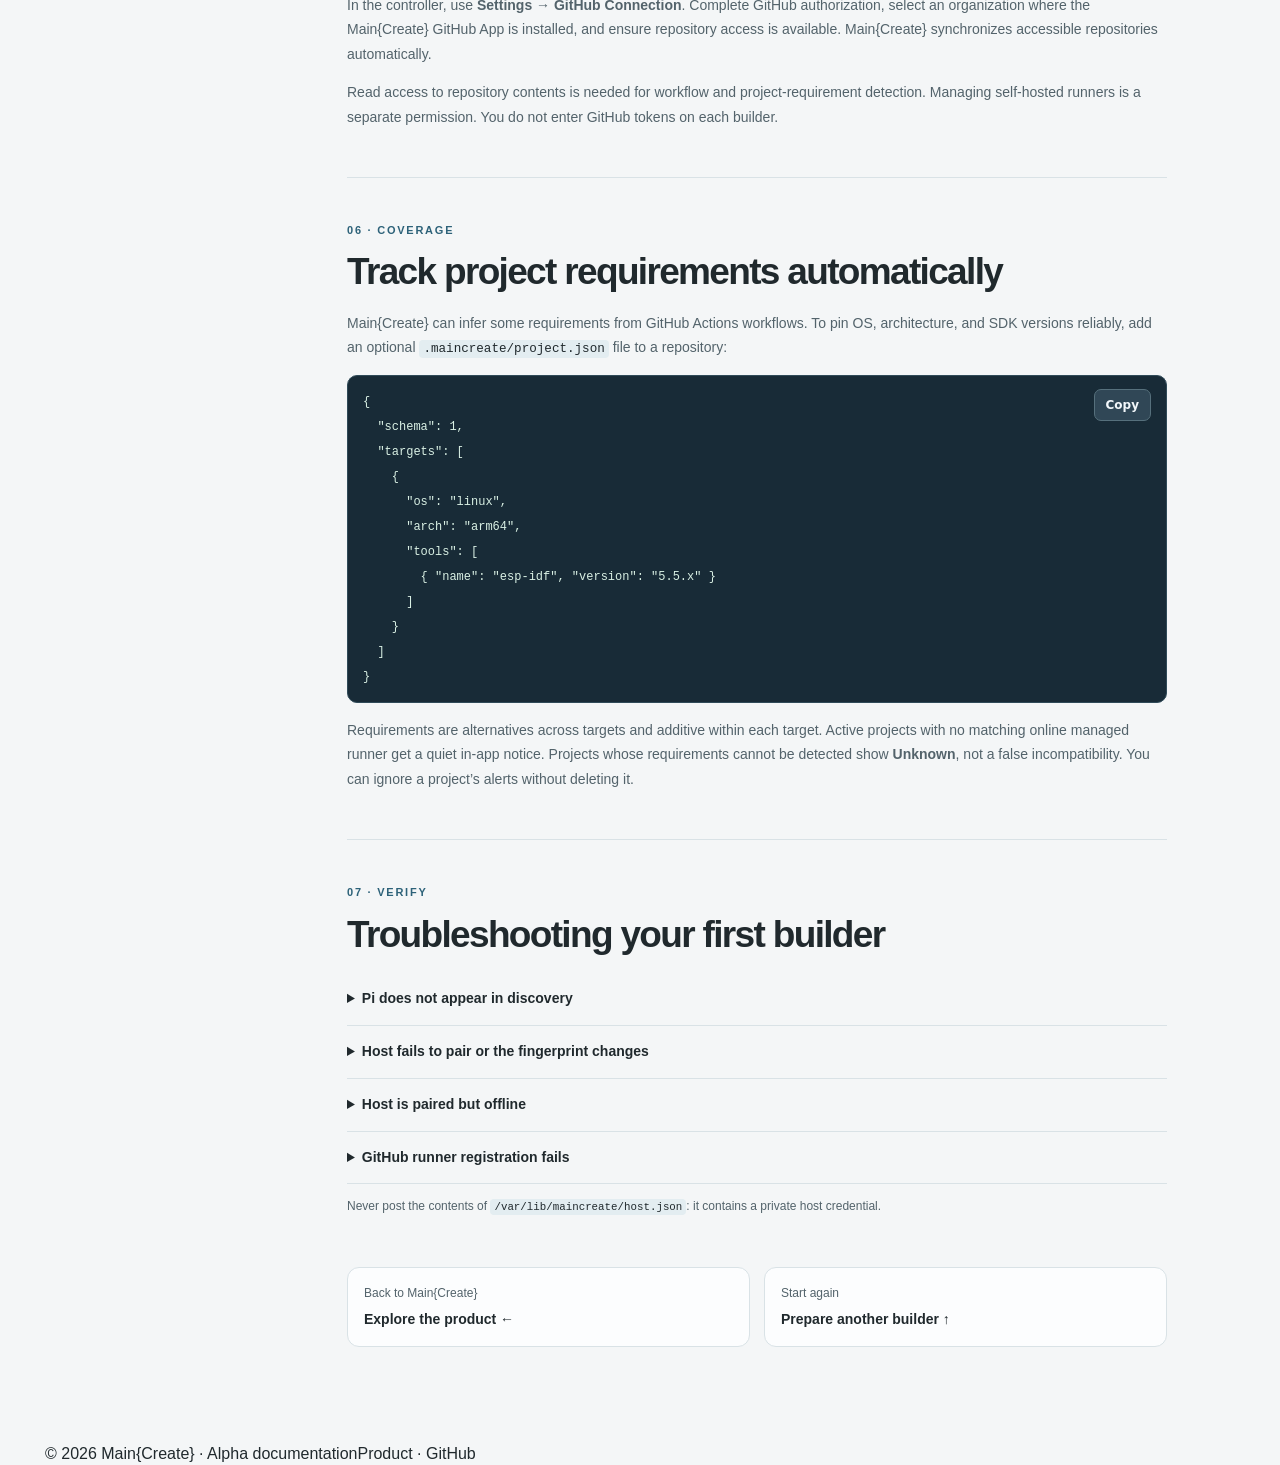
==== commit 776eaf93: "Enlarge wordmark, refresh stylesheet and enforce clean branding in docs/index.html" ====
--- a/docs/index.html
+++ b/docs/index.html
@@ -1,7 +1,7 @@
 <!doctype html>
 <html lang="en"><head><meta charset="utf-8"><meta name="viewport" content="width=device-width,initial-scale=1">
 <meta name="description" content="Main{Create} documentation: prepare a build host, enroll builders, connect GitHub, and track project requirements.">
-<title>Documentation — Main{Create}</title><link rel="icon" type="image/svg+xml" href="/assets/maincreate-braces-layers.svg"><link rel="stylesheet" href="/style.css"><link rel="stylesheet" href="/docs/docs.css"><script src="/docs/docs.js" defer></script></head>
+<title>Documentation — Main{Create}</title><link rel="icon" type="image/svg+xml" href="/assets/maincreate-braces-layers.svg"><link rel="stylesheet" href="/style.css?v=20261108-wordmark"><link rel="stylesheet" href="/docs/docs.css"><script src="/docs/docs.js" defer></script></head>
 <body><header class="nav wrap"><a class="brand" href="/" aria-label="Main{Create} home"><span class="brand-name">Main<span class="brand-brace">{</span>Create<span class="brand-brace">}</span></span></a>
 <nav aria-label="Main"><a href="/">Product</a><a aria-current="page" href="/docs/">Documentation</a><a href="https://github.com/maincreate" target="_blank" rel="noopener noreferrer">GitHub ↗</a></nav></header>
 <main class="docs-layout wrap">
--- a/style.css
+++ b/style.css
@@ -6,7 +6,10 @@
 .site-header{background:var(--surface);border-bottom:1px solid var(--line)}
 .header-inner,.nav{display:flex;align-items:center;justify-content:space-between;gap:18px;min-height:82px}.nav{padding:0}
 .brand{display:inline-flex;align-items:center;gap:12px;font-size:19px;font-weight:800;letter-spacing:-.045em;white-space:nowrap}.brand:hover{color:var(--text)}
-.brand-icon{display:inline-flex;align-items:center;justify-content:center;padding-right:12px;margin-right:2px;border-right:1px solid #b8cbd1;flex:0 0 auto}.brand-symbol{display:block;flex:0 0 auto;width:40px;height:40px;object-fit:contain}.brand-name{display:inline;white-space:nowrap}.brand-brace{color:#0ea5b4}
+.brand-name{display:inline;white-space:nowrap}.brand-brace{color:#0ea5b4}
+/* Wordmark is the navigation identity; the layered symbol is reserved for workspace previews. */
+.site-header .brand{font-size:27px;line-height:1.1}
+.nav .brand{font-size:24px;line-height:1.1}
 .main-nav,.nav nav{display:flex;align-items:center;gap:28px}.main-nav a,.nav nav a{font-size:13px;font-weight:650;color:var(--muted)}.main-nav a:hover,.nav nav a:hover,.nav nav a[aria-current=page]{color:var(--accent)}
 .main-nav .nav-github{border:1px solid var(--line);background:var(--surface);border-radius:9px;padding:10px 14px;color:var(--text)}
 .eyebrow,.section-label,.overline{font-size:11px;font-weight:800;letter-spacing:.16em;color:var(--accent);text-transform:uppercase;line-height:1.4}.eyebrow{margin:0 0 19px}.eyebrow-line{display:inline-block;vertical-align:middle;width:21px;height:2px;background:var(--accent);margin:0 10px 2px 0}
@@ -30,8 +33,8 @@
 .workflow-band{background:#eaf0f2;border-top:1px solid var(--line);border-bottom:1px solid var(--line)}.workflow-layout{display:grid;grid-template-columns:.82fr 1fr;gap:115px;padding-top:106px;padding-bottom:110px}.workflow-copy>p:not(.eyebrow){font-size:15px;line-height:1.75;color:var(--muted);margin:25px 0 25px}.text-link{font-size:13px;font-weight:800;color:var(--accent)}.process-list{list-style:none;margin:0;padding:0}.process-list li{display:flex;gap:22px;border-bottom:1px solid #cfdbdf;padding:22px 0}.process-list li:first-child{padding-top:0}.process-number{font-size:12px;font-weight:800;color:var(--accent);padding-top:3px}.process-list h3{font-size:18px;letter-spacing:-.035em;margin:0 0 7px}.process-list p{font-size:13px;line-height:1.7;color:var(--muted);margin:0}
 .principles-grid{display:grid;grid-template-columns:repeat(3,1fr);gap:28px}.principles-grid article{border-top:1px solid var(--line);padding:24px 8px 0 0}.principle-index{color:var(--accent);font-weight:800;font-size:11px}.principles-grid h3{font-size:20px;letter-spacing:-.035em;margin:17px 0 9px}.principles-grid p{font-size:13px;color:var(--muted);line-height:1.75;margin:0}
 .closing-section{background:#e3edf1;border-top:1px solid var(--line)}.closing-inner{display:flex;justify-content:space-between;align-items:end;gap:50px;padding-top:75px;padding-bottom:80px}.closing-inner>div:first-child{max-width:680px}.closing-inner p:not(.eyebrow){font-size:14px;color:var(--muted);line-height:1.7;max-width:600px;margin:21px 0 0}.closing-actions{justify-content:flex-end;flex:0 0 250px}.closing-actions .btn{width:100%}
-.site-footer{background:var(--surface);border-top:1px solid var(--line)}.footer-inner{display:flex;align-items:center;justify-content:space-between;gap:24px;min-height:125px}.footer-brand{font-size:15px}.footer-brand .brand-symbol{height:32px;width:32px}.footer-inner p,.footer-inner nav{color:var(--muted);font-size:12px}.footer-inner nav{display:flex;gap:22px}
+.site-footer{background:var(--surface);border-top:1px solid var(--line)}.footer-inner{display:flex;align-items:center;justify-content:space-between;gap:24px;min-height:125px}.footer-brand{font-size:15px}.footer-inner p,.footer-inner nav{color:var(--muted);font-size:12px}.footer-inner nav{display:flex;gap:22px}
 @media(max-width:1100px){.hero{gap:38px}.capability-grid{grid-template-columns:repeat(2,minmax(0,1fr))}.capability{min-height:250px}.workflow-layout{gap:54px}}
 @media(max-width:850px){.hero{grid-template-columns:1fr;padding-top:65px;padding-bottom:68px}.hero h1{max-width:700px}.preview{max-width:650px;width:100%;transform:none}.section-intro{display:block}.section-intro>p{margin-top:20px;max-width:680px}.closing-inner{display:block}.closing-actions{margin-top:28px;justify-content:flex-start}.closing-actions .btn{width:auto}.workflow-layout{grid-template-columns:1fr;gap:38px}.workflow-copy{max-width:650px}}
-@media(max-width:640px){.wrap{width:min(100% - 34px,1190px)}.header-inner,.nav{align-items:flex-start;flex-direction:column;min-height:0;padding:16px 0;gap:16px}.main-nav,.nav nav{gap:15px;flex-wrap:wrap}.main-nav a,.nav nav a{font-size:12px}.main-nav .nav-github{padding:6px 10px}.hero{padding-top:52px}.hero h1{font-size:clamp(48px,12vw,72px)}.hero-lead{font-size:16px}.hero-actions .btn{width:100%}.preview-body{padding:18px}.preview-top{padding:0 14px}.preview-context{display:none}.preview-heading h2{font-size:18px}.trust-inner{flex-wrap:wrap;justify-content:center;font-size:9px;gap:9px}.section{padding-top:70px;padding-bottom:74px}.section-intro h2,.workflow-copy h2,.closing-inner h2{font-size:37px}.capability-grid,.principles-grid{grid-template-columns:1fr}.capability{min-height:0}.workflow-layout{padding-top:70px;padding-bottom:70px}.closing-inner{padding-top:65px;padding-bottom:65px}.closing-actions .btn{width:100%}.footer-inner{flex-direction:column;align-items:flex-start;padding:32px 0;gap:14px;min-height:0}.footer-inner p{margin:0}}
+@media(max-width:640px){.site-header .brand{font-size:25px}.nav .brand{font-size:23px}.wrap{width:min(100% - 34px,1190px)}.header-inner,.nav{align-items:flex-start;flex-direction:column;min-height:0;padding:16px 0;gap:16px}.main-nav,.nav nav{gap:15px;flex-wrap:wrap}.main-nav a,.nav nav a{font-size:12px}.main-nav .nav-github{padding:6px 10px}.hero{padding-top:52px}.hero h1{font-size:clamp(48px,12vw,72px)}.hero-lead{font-size:16px}.hero-actions .btn{width:100%}.preview-body{padding:18px}.preview-top{padding:0 14px}.preview-heading h2{font-size:18px}.trust-inner{flex-wrap:wrap;justify-content:center;font-size:9px;gap:9px}.section{padding-top:70px;padding-bottom:74px}.section-intro h2,.workflow-copy h2,.closing-inner h2{font-size:37px}.capability-grid,.principles-grid{grid-template-columns:1fr}.capability{min-height:0}.workflow-layout{padding-top:70px;padding-bottom:70px}.closing-inner{padding-top:65px;padding-bottom:65px}.closing-actions .btn{width:100%}.footer-inner{flex-direction:column;align-items:flex-start;padding:32px 0;gap:14px;min-height:0}.footer-inner p{margin:0}}
 @media(prefers-reduced-motion:reduce){html{scroll-behavior:auto}*{transition:none!important}}
